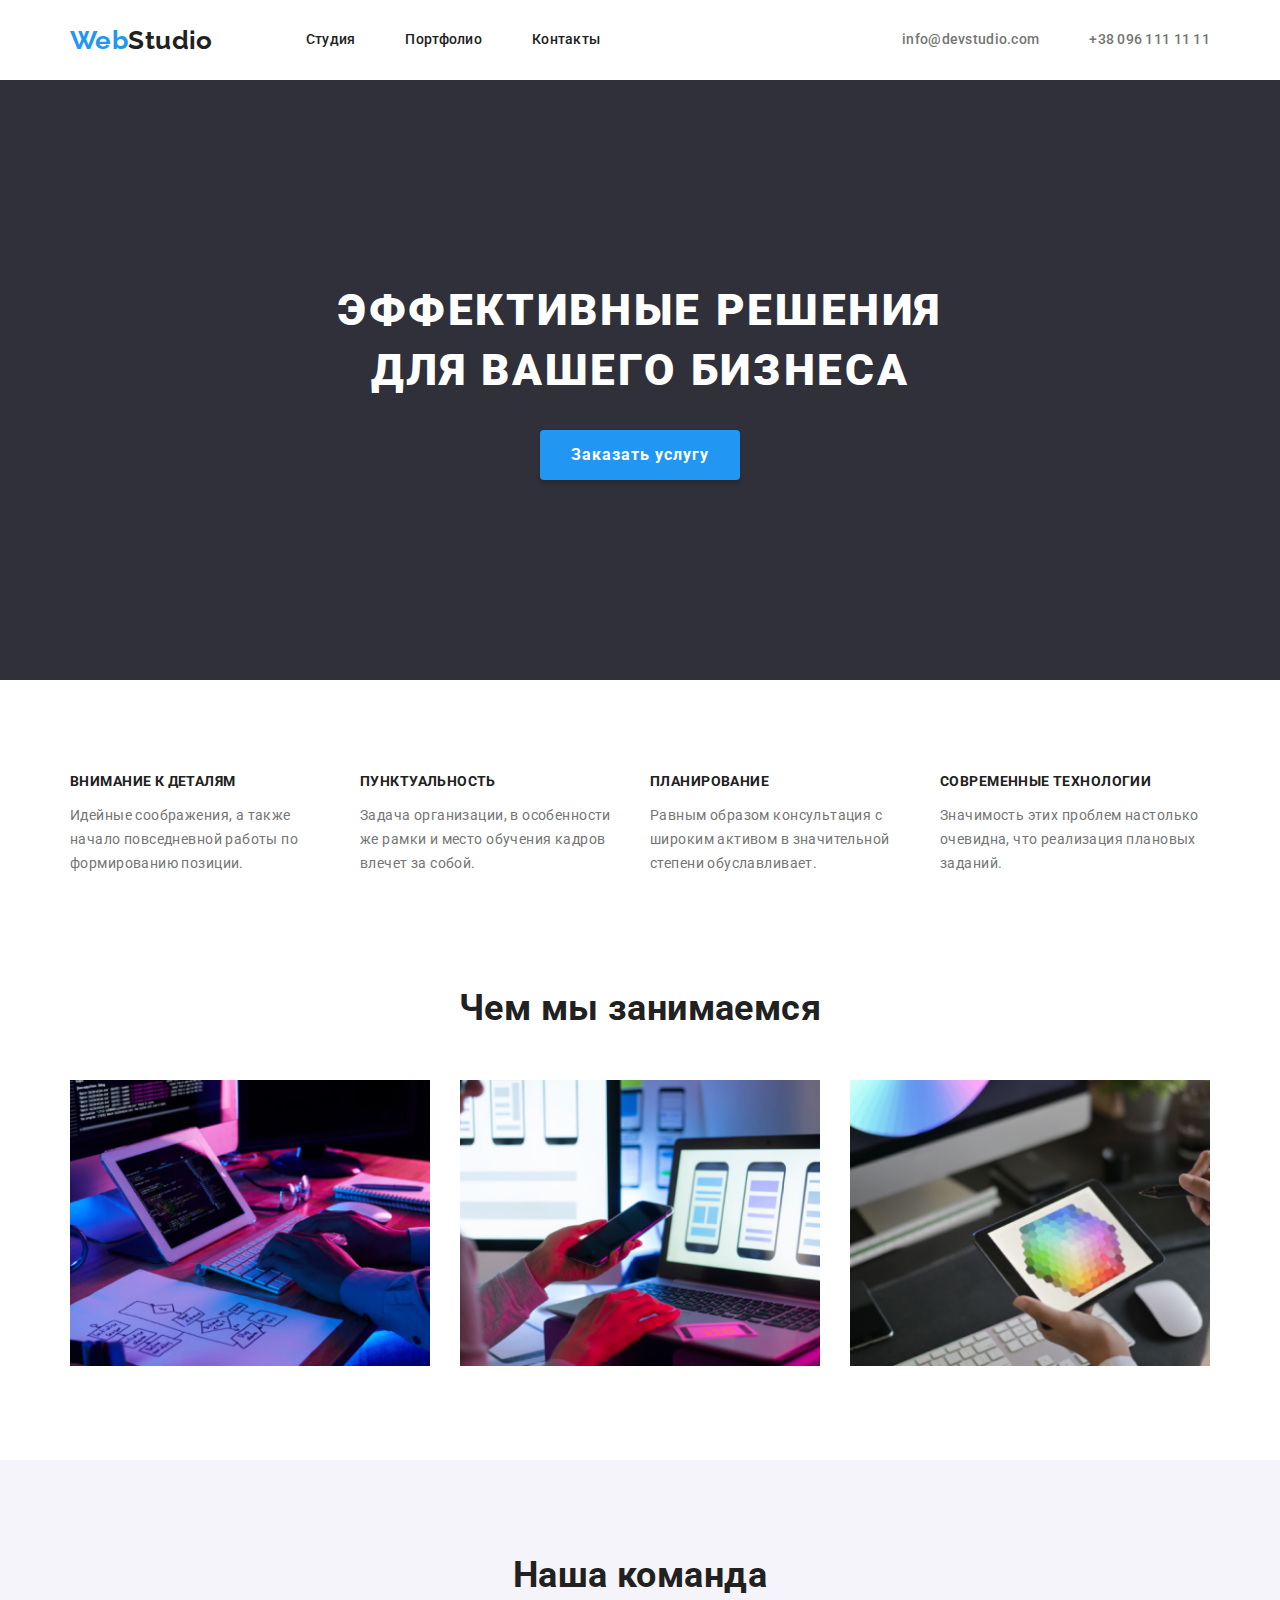
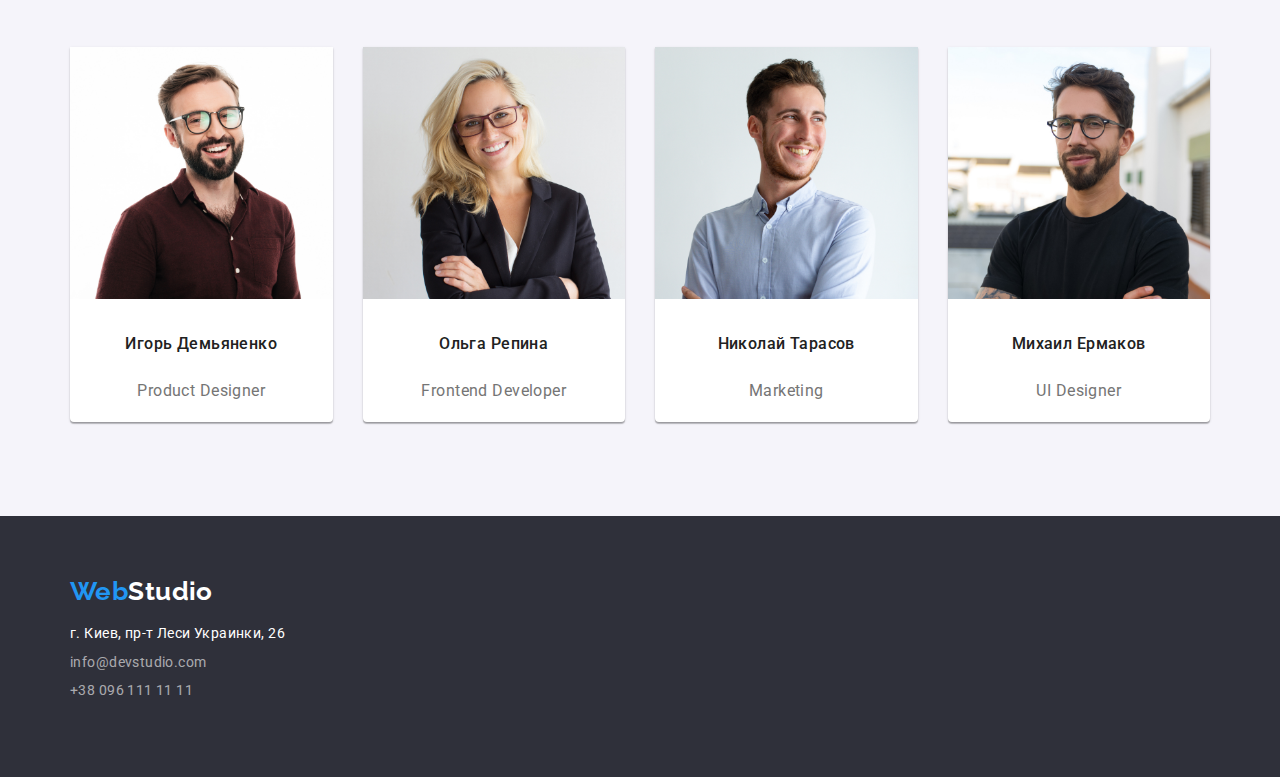
==== index.html @ 27a54e5c "init nte structure" ====
<!DOCTYPE html>
<html lang="ru">

<head>
    <meta charset="UTF-8" />
    <meta name="viewport" content="width=device-width, initial-scale=1.0" />
    <title>Document</title>
    <link rel="preconnect" href="https://fonts.gstatic.com">
    <link href="https://fonts.googleapis.com/css2?family=Raleway:wght@700&family=Roboto:wght@400;500;700;900&display=swap"
        rel="stylesheet">
    <link  rel="stylesheet" href="https://cdnjs.cloudflare.com/ajax/libs/modern-normalize/1.0.0/modern-normalize.min.css">
    <link rel="stylesheet" href="./css/style.css">
    <link rel="stylesheet" href="./css/main.css">

</head>

<body>
    <!-- Шапка сайта -->
    <header>
        <div class="container">
        <div class="main-nav">
            <a href="" class="logo"><span>Web</span>Studio</a>
            <nav>
                <ul class="site-nav list">
                    <li class="item"><a href="" class="link">Студия</a></li>
                    <li class="item"><a href="./portfolio.html" class="link current">Портфолио</a></li>
                    <li class="item"><a href="" class="link">Контакты</a></li>
                </ul>
            </nav>
        
            <ul class="aut-nav">
                <li class="item"><a href="mailto:info@devstudio.com" class="link">info@devstudio.com</a></li>
                <li class="item"><a href="tel:+380961111111" class="link">+38 096 111 11 11</a></li>
            </ul>
            </div>
        </div>

        
    </header>

    <main>
        <!-- Герой -->
        <section class="hero">
           
            <div class="container-hero">
                
                    <h1 class="hero-title">Эффективные решения <br> для вашего бизнеса </h1>
                   <a href="" class="button">Заказать услугу</a>
                
            </div>
            

        </section>

        <!-- Преимущества -->
        <section class="features">
            <div class="container"> 
                
                    <ul class="features list">
                        <li>
                            <h3 class="features-title">Внимание к деталям</h3>
                            <p class="item-text">
                                Идейные соображения, а также начало повседневной работы по формированию позиции.
                            </p>
                        </li>
                        <li>
                            <h3 class="features-title">Пунктуальность</h3>
                            <p class="item-text">Задача организации, в особенности же рамки и место обучения кадров влечет за собой.</p>
                        </li>
                        <li>
                            <h3 class="features-title">Планирование</h3>
                            <p class="item-text">Равным образом консультация с широким активом в значительной степени обуславливает.</p>
                        </li>
                        <li>
                            <h3 class="features-title">Современные технологии</h3>
                            <p class="item-text">Значимость этих проблем настолько очевидна, что реализация плановых заданий.</p>
                        </li>
                    </ul>
                
            </div>
        </section>

        <!-- Чем мы занимаемся -->
        <section class="work">

            
            <div class="container">

                <h2 class="work-title">Чем мы занимаемся</h2>

                <ul class="work list">
                    <li class = "flex-element">
                        <img src="./images/img1.png" alt="Руки на клавиатуре" width="370" />
                    <li class = "flex-element">
                        <img src="./images/img2.png" alt="Ноутбук" width="370" />
                    </li>
                    <li class = "flex-element">
                        <img src="./images/img3.png" alt="Планшет" width="370" />
                    </li>

                </ul>
            </div>
        </section>

        <!-- Наша команда -->
        <section class="team">

            <div class="container">
                <h2 class="team-title">Наша команда</h2>
                <ul class="team list">
                    <li class = "team-element">
                        <img src="./images/Dem.jpg" alt="Фото" width="270" />
                        <h3 class="team-name">Игорь Демьяненко</h3>
                        <p class="text">Product Designer</p>
                    </li>

                    <li class = "team-element">
                        <img src="./images/Rep.jpg" alt="Фото" width="270" />
                        <h3 class="team-name">Ольга Репина</h3>
                        <p class="text">Frontend Developer</p>
                    </li>
                    <li class = "team-element">
                        <img src="./images/Tar.jpg" alt="Фото" width="270" />
                        <h3 class="team-name">Николай Тарасов</h3>
                        <p class="text">Marketing</p>
                    </li>
                    <li class = "team-element">
                        <img src="./images/Erm.jpg" alt="Фото" width="270" />
                        <h3 class="team-name">Михаил Ермаков</h3>
                        <p class="text">UI Designer</p>
                    </li>

                </ul>
            </div>
        </section>
    </main>

    <!-- Футер -->
    <footer>
        <div class="footer">
            <div class="container">
                
                <address class="adress">
                        <a href="" class="logo"><span>Web</span>Studio</a>
                    <div class="adress-list">

                        <ul class="footer-list">

                            <li><span class="adress-link">г. Киев, пр-т Леси Украинки, 26</span> </li>
                            <li><a href="mailto:info@devstudio.com" class="link">info@devstudio.com </a></li>
                            <li><a href="tel:+380961111111" class="link">+38 096 111 11 11</a></li>
                         
                        </ul>  
                    </div>    


                </address>
            </div>
        </div>

    </footer>
</body>

</html>
---- css/style.css ----
/* Основной цвет текста  #212121 
   Studio   #FFFFFF;
второстепенный цвет - #757575;
  адрес background: #FFFFFF;
 ссылки -  #2196F3;  
  цвет фона  "Наша команда" #F5F4FA;
  */
img {
  display: block;
  max-width: 100%;
  height: auto;
}

:root {
  --primary-text-color: #757575;
  --title-text-color: #212121;
  --accent-color: #2196f3;
  --primary-white-color: #ffffff;
  --primary-bg-color: #2f303a;
}

h1,
h2,
h3 {
  margin: 0px;
}

body {
  background-color: var(--primary-white-color);
  color: var(--primary-text-color);
  font-family: "Roboto", sans-serif;
  font-style: normal;
  font-weight: normal;
  font-size: 14px;
  line-height: 1.71;
  letter-spacing: 0.03em;
}

ul.list {
  padding: 0px;
  margin: 0px;
  list-style: none;
}

.container {
  margin-left: auto;
  margin-right: auto;
  width: 1170px;
  padding-bottom: 0px;
  padding-left: 15px;
  padding-right: 15px;
}

/*logo*/
span {
  color: var(--accent-color);
}
.logo {
  margin-right: 93px;

  color: var(--title-text-color);
  font-family: Raleway, sans-serif;
  font-weight: bold;
  font-size: 26px;
  line-height: 1.19;
  text-decoration: none;
}
.logo:hover,
.logo:focus {
  color: var(--accent-color);
}

.link:hover,
.link:focus {
  color: var(--title-text-color);
}

/* Site nav */
.main-nav {
  display: flex;
  align-items: center;
}

.site-nav {
  display: flex;
}

.site-nav .item:not(:last-child) {
  margin-right: 50px;
}

.site-nav .link {
  display: block;
  padding-bottom: 32px;
  padding-top: 32px;
  color: var(--title-text-color);
  font-style: normal;
  font-weight: 500;
  font-size: 14px;
  line-height: 1.14;
  letter-spacing: 0.02em;
  text-decoration: none;
}
.site-nav .link:hover,
.site-nav .link:focus {
  color: var(--accent-color);
}

.site-nav .link current {
  color: var(--accent-color);
}

/*aut-nav*/

.aut-nav {
  display: flex;
  margin-left: auto;
}

.aut-nav .item:not(:last-child) {
  margin-right: 50px;
}

.aut-nav .link {
  color: var(--primary-text-color);
  font-weight: 500;
  font-size: 14px;
  line-height: 1.14;
  letter-spacing: 0.02em;
  text-decoration: none;
}
.aut-nav .link:hover,
.aut-nav .link:focus {
  color: var(--accent-color);
}

/*Футер*/
.footer {
  background-color: var(--primary-bg-color);
  padding-top: 60px;
  padding-bottom: 60px;
}

.adress {
  background-color: var(--primary-bg-color);
  color: var(--primary-white-color);
  font-family: Roboto;
  font-style: normal;
  font-weight: normal;
  font-size: 14px;
  line-height: 1.71;
}

.adress .logo {
  color: var(--primary-white-color);
}

.adress .logo:hover,
.adress .logo:focus {
  color: var(--accent-color);
}

.adress .link {
  color: rgba(255, 255, 255, 0.6);
  text-decoration: none;
  padding-bottom: 9px;
}

.adress .link:hover,
.adress .link:focus {
  color: var(--accent-color);
}

.adress-link {
  color: var(--primary-white-color);
  font-size: 14px;
  line-height: 1.71;
  text-decoration: none;
}

.footer-list {
  padding: 0px;
  list-style: none;
  height: 81px;
  display: flex;
  flex-direction: column;
  justify-content: space-between;
}
---- css/main.css ----
/*  hero*/
ul {
  list-style: none;
}

.hero {
  background: var(--primary-bg-color);
  display: flex;
  justify-content: center;
  text-align: center;
  padding-top: 200px;
  padding-bottom: 200px;

  height: 600px;
}

.container-hero {
  display: flex;
  flex-direction: column;
  align-items: center;
}

.hero-title {
  font-weight: 900;
  font-size: 44px;
  line-height: 60px;
  letter-spacing: 0.06em;
  text-transform: uppercase;
  color: var(--primary-white-color);
  margin: 0;
}

/*  button*/

.button {
  background-color: var(--accent-color);
  color: var(--primary-white-color);
  text-decoration: none;

  width: 200px;
  height: 50px;
  box-shadow: 0px 4px 4px rgba(0, 0, 0, 0.15);
  border-radius: 4px;
  font-weight: 700;
  font-size: 16px;
  line-height: 30px;
  letter-spacing: 0.06em;
  display: flex;
  justify-content: center;
  align-items: center;
  margin-top: 30px;
  margin-left: auto;
  margin-right: auto;
}

/*  section*/
.section-title {
  color: var(--title-text-color);
  margin-top: 0;
}

/*features */
.features {
  padding-top: 94px;
  padding-bottom: 94px;
}

.features .list {
  display: flex;
  justify-content: space-between;
}

.features-title {
  color: var(--title-text-color);
  font-weight: 700;
  font-size: 14px;
  line-height: 1.14;
  text-transform: uppercase;
  margin-bottom: 10px;
}

.item-text {
  width: 270px;
  height: 75px;

  font-size: 14px;
  line-height: 1.71;

  letter-spacing: 0.03em;

  color: var(--primary-text-color);
}

/*  work*/
.work {
  padding-bottom: 94px;
  display: flex;
}

.work-title {
  color: var(--title-text-color);
  font-weight: bold;
  font-size: 36px;
  line-height: 1.19;
  text-align: center;
  margin-bottom: 50px;
}
.flex-element {
  margin-right: 30px;
}

.flex-element:nth-child(3n) {
  margin-right: 0;
}

/*  team*/

/*  team*/
.team {
  padding-bottom: 94px;
  padding-top: 94px;
  display: flex;
  background: #f5f4fa;
}

.team-title {
  color: var(--title-text-color);
  font-weight: bold;
  font-size: 36px;
  line-height: 1.19;
  text-align: center;
  margin-bottom: 50px;
}
.team-name {
  color: var(--title-text-color);
  font-weight: 500;
  font-size: 16px;
  line-height: 1.9;
  text-align: center;
  margin-top: 30px;
  margin-bottom: 10px;
}
.text {
  font-weight: normal;
  font-size: 16px;
  line-height: 1.9;
  text-align: center;
}

.team-element {
  margin-right: 30px;

  background: #ffffff;
  border-radius: 0px 0px 4px 4px;
  box-shadow: 0px 1px 3px rgba(0, 0, 0, 0.12), 0px 1px 1px rgba(0, 0, 0, 0.14),
    0px 2px 1px rgba(0, 0, 0, 0.2);
}

.team-element:nth-child(4n) {
  margin-right: 0;
}
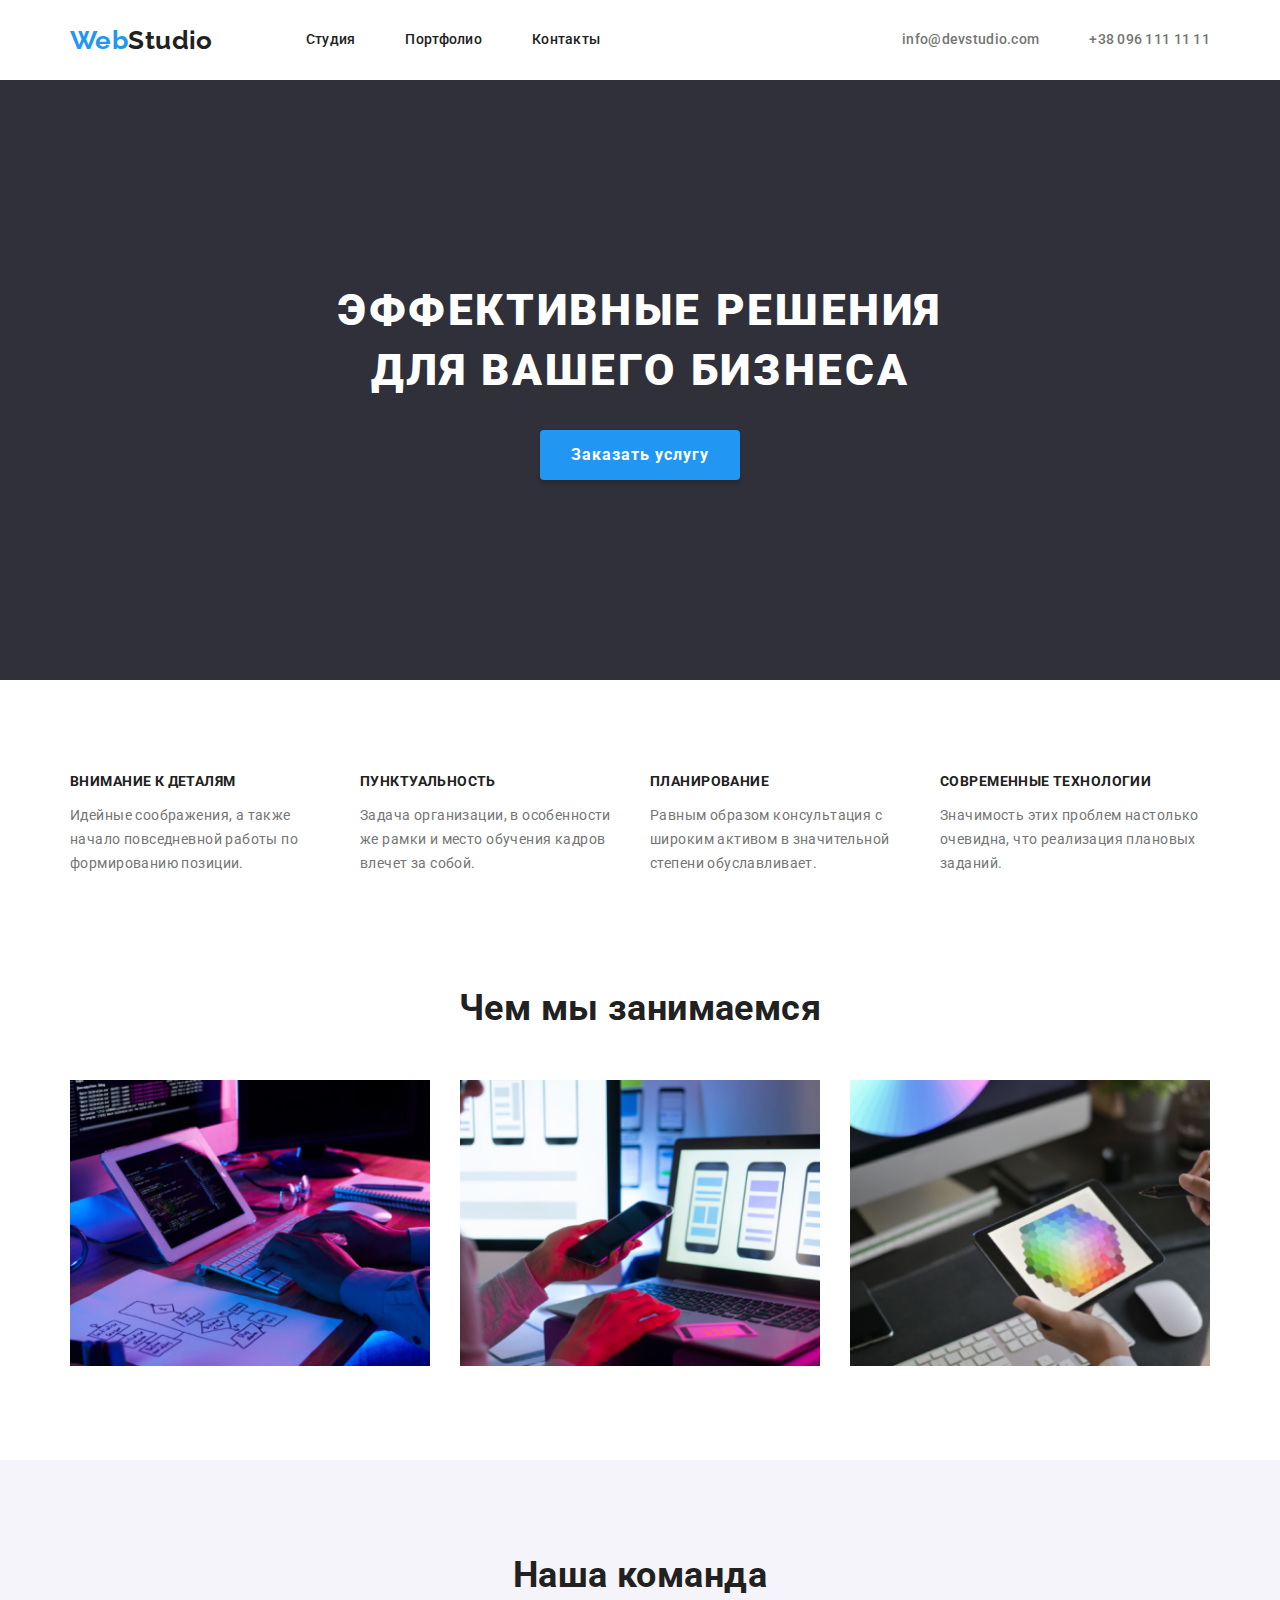
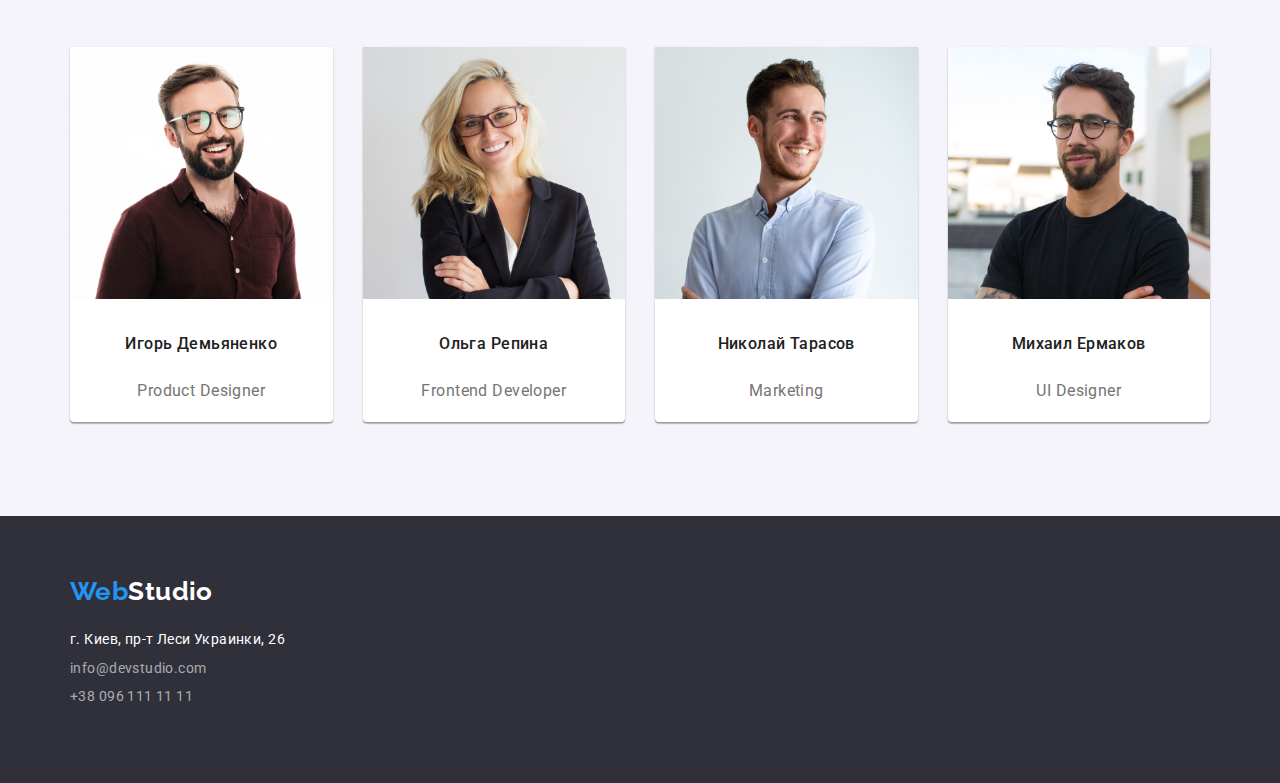
==== commit 26854da7: "сделан отступ в футере от лого на стр. Портфолио" ====
--- a/index.html
+++ b/index.html
@@ -1,164 +1,181 @@
 <!DOCTYPE html>
 <html lang="ru">
-
-<head>
+  <head>
     <meta charset="UTF-8" />
     <meta name="viewport" content="width=device-width, initial-scale=1.0" />
     <title>Document</title>
-    <link rel="preconnect" href="https://fonts.gstatic.com">
-    <link href="https://fonts.googleapis.com/css2?family=Raleway:wght@700&family=Roboto:wght@400;500;700;900&display=swap"
-        rel="stylesheet">
-    <link  rel="stylesheet" href="https://cdnjs.cloudflare.com/ajax/libs/modern-normalize/1.0.0/modern-normalize.min.css">
-    <link rel="stylesheet" href="./css/style.css">
-    <link rel="stylesheet" href="./css/main.css">
+    <link rel="preconnect" href="https://fonts.gstatic.com" />
+    <link
+      href="https://fonts.googleapis.com/css2?family=Raleway:wght@700&family=Roboto:wght@400;500;700;900&display=swap"
+      rel="stylesheet"
+    />
+    <link
+      rel="stylesheet"
+      href="https://cdnjs.cloudflare.com/ajax/libs/modern-normalize/1.0.0/modern-normalize.min.css"
+    />
+    <link rel="stylesheet" href="./css/style.css" />
+    <link rel="stylesheet" href="./css/main.css" />
+  </head>
 
-</head>
-
-<body>
+  <body>
     <!-- Шапка сайта -->
     <header>
-        <div class="container">
+      <div class="container">
         <div class="main-nav">
-            <a href="" class="logo"><span>Web</span>Studio</a>
-            <nav>
-                <ul class="site-nav list">
-                    <li class="item"><a href="" class="link">Студия</a></li>
-                    <li class="item"><a href="./portfolio.html" class="link current">Портфолио</a></li>
-                    <li class="item"><a href="" class="link">Контакты</a></li>
-                </ul>
-            </nav>
-        
-            <ul class="aut-nav">
-                <li class="item"><a href="mailto:info@devstudio.com" class="link">info@devstudio.com</a></li>
-                <li class="item"><a href="tel:+380961111111" class="link">+38 096 111 11 11</a></li>
+          <a href="" class="logo"><span>Web</span>Studio</a>
+          <nav>
+            <ul class="site-nav list">
+              <li class="item"><a href="" class="link">Студия</a></li>
+              <li class="item">
+                <a href="./portfolio.html" class="link current">Портфолио</a>
+              </li>
+              <li class="item"><a href="" class="link">Контакты</a></li>
             </ul>
-            </div>
+          </nav>
+
+          <ul class="aut-nav">
+            <li class="item">
+              <a href="mailto:info@devstudio.com" class="link"
+                >info@devstudio.com</a
+              >
+            </li>
+            <li class="item">
+              <a href="tel:+380961111111" class="link">+38 096 111 11 11</a>
+            </li>
+          </ul>
         </div>
-
-        
+      </div>
     </header>
 
     <main>
-        <!-- Герой -->
-        <section class="hero">
-           
-            <div class="container-hero">
-                
-                    <h1 class="hero-title">Эффективные решения <br> для вашего бизнеса </h1>
-                   <a href="" class="button">Заказать услугу</a>
-                
-            </div>
-            
+      <!-- Герой -->
+      <section class="hero">
+        <div class="container-hero">
+          <h1 class="hero-title">
+            Эффективные решения <br />
+            для вашего бизнеса
+          </h1>
+          <a href="" class="button">Заказать услугу</a>
+        </div>
+      </section>
 
-        </section>
+      <!-- Преимущества -->
+      <section class="features">
+        <div class="container">
+          <ul class="features list">
+            <li>
+              <h3 class="features-title">Внимание к деталям</h3>
+              <p class="item-text">
+                Идейные соображения, а также начало повседневной работы по
+                формированию позиции.
+              </p>
+            </li>
+            <li>
+              <h3 class="features-title">Пунктуальность</h3>
+              <p class="item-text">
+                Задача организации, в особенности же рамки и место обучения
+                кадров влечет за собой.
+              </p>
+            </li>
+            <li>
+              <h3 class="features-title">Планирование</h3>
+              <p class="item-text">
+                Равным образом консультация с широким активом в значительной
+                степени обуславливает.
+              </p>
+            </li>
+            <li>
+              <h3 class="features-title">Современные технологии</h3>
+              <p class="item-text">
+                Значимость этих проблем настолько очевидна, что реализация
+                плановых заданий.
+              </p>
+            </li>
+          </ul>
+        </div>
+      </section>
 
-        <!-- Преимущества -->
-        <section class="features">
-            <div class="container"> 
-                
-                    <ul class="features list">
-                        <li>
-                            <h3 class="features-title">Внимание к деталям</h3>
-                            <p class="item-text">
-                                Идейные соображения, а также начало повседневной работы по формированию позиции.
-                            </p>
-                        </li>
-                        <li>
-                            <h3 class="features-title">Пунктуальность</h3>
-                            <p class="item-text">Задача организации, в особенности же рамки и место обучения кадров влечет за собой.</p>
-                        </li>
-                        <li>
-                            <h3 class="features-title">Планирование</h3>
-                            <p class="item-text">Равным образом консультация с широким активом в значительной степени обуславливает.</p>
-                        </li>
-                        <li>
-                            <h3 class="features-title">Современные технологии</h3>
-                            <p class="item-text">Значимость этих проблем настолько очевидна, что реализация плановых заданий.</p>
-                        </li>
-                    </ul>
-                
-            </div>
-        </section>
+      <!-- Чем мы занимаемся -->
+      <section class="work">
+        <div class="container">
+          <h2 class="work-title">Чем мы занимаемся</h2>
 
-        <!-- Чем мы занимаемся -->
-        <section class="work">
+          <ul class="work list">
+            <li class="flex-element">
+              <img
+                src="./images/img1.png"
+                alt="Руки на клавиатуре"
+                width="370"
+              />
+            </li>
 
-            
-            <div class="container">
+            <li class="flex-element">
+              <img src="./images/img2.png" alt="Ноутбук" width="370" />
+            </li>
+            <li class="flex-element">
+              <img src="./images/img3.png" alt="Планшет" width="370" />
+            </li>
+          </ul>
+        </div>
+      </section>
 
-                <h2 class="work-title">Чем мы занимаемся</h2>
+      <!-- Наша команда -->
+      <section class="team">
+        <div class="container">
+          <h2 class="team-title">Наша команда</h2>
+          <ul class="team list">
+            <li class="team-element">
+              <img src="./images/Dem.jpg" alt="Фото" width="270" />
+              <h3 class="team-name">Игорь Демьяненко</h3>
+              <p class="text">Product Designer</p>
+            </li>
 
-                <ul class="work list">
-                    <li class = "flex-element">
-                        <img src="./images/img1.png" alt="Руки на клавиатуре" width="370" />
-                    <li class = "flex-element">
-                        <img src="./images/img2.png" alt="Ноутбук" width="370" />
-                    </li>
-                    <li class = "flex-element">
-                        <img src="./images/img3.png" alt="Планшет" width="370" />
-                    </li>
-
-                </ul>
-            </div>
-        </section>
-
-        <!-- Наша команда -->
-        <section class="team">
-
-            <div class="container">
-                <h2 class="team-title">Наша команда</h2>
-                <ul class="team list">
-                    <li class = "team-element">
-                        <img src="./images/Dem.jpg" alt="Фото" width="270" />
-                        <h3 class="team-name">Игорь Демьяненко</h3>
-                        <p class="text">Product Designer</p>
-                    </li>
-
-                    <li class = "team-element">
-                        <img src="./images/Rep.jpg" alt="Фото" width="270" />
-                        <h3 class="team-name">Ольга Репина</h3>
-                        <p class="text">Frontend Developer</p>
-                    </li>
-                    <li class = "team-element">
-                        <img src="./images/Tar.jpg" alt="Фото" width="270" />
-                        <h3 class="team-name">Николай Тарасов</h3>
-                        <p class="text">Marketing</p>
-                    </li>
-                    <li class = "team-element">
-                        <img src="./images/Erm.jpg" alt="Фото" width="270" />
-                        <h3 class="team-name">Михаил Ермаков</h3>
-                        <p class="text">UI Designer</p>
-                    </li>
-
-                </ul>
-            </div>
-        </section>
+            <li class="team-element">
+              <img src="./images/Rep.jpg" alt="Фото" width="270" />
+              <h3 class="team-name">Ольга Репина</h3>
+              <p class="text">Frontend Developer</p>
+            </li>
+            <li class="team-element">
+              <img src="./images/Tar.jpg" alt="Фото" width="270" />
+              <h3 class="team-name">Николай Тарасов</h3>
+              <p class="text">Marketing</p>
+            </li>
+            <li class="team-element">
+              <img src="./images/Erm.jpg" alt="Фото" width="270" />
+              <h3 class="team-name">Михаил Ермаков</h3>
+              <p class="text">UI Designer</p>
+            </li>
+          </ul>
+        </div>
+      </section>
     </main>
 
     <!-- Футер -->
     <footer>
-        <div class="footer">
-            <div class="container">
-                
-                <address class="adress">
-                        <a href="" class="logo"><span>Web</span>Studio</a>
-                    <div class="adress-list">
-
-                        <ul class="footer-list">
-
-                            <li><span class="adress-link">г. Киев, пр-т Леси Украинки, 26</span> </li>
-                            <li><a href="mailto:info@devstudio.com" class="link">info@devstudio.com </a></li>
-                            <li><a href="tel:+380961111111" class="link">+38 096 111 11 11</a></li>
-                         
-                        </ul>  
-                    </div>    
-
-
-                </address>
+      <div class="footer">
+        <div class="container">
+          <address class="adress">
+            <a href="" class="logo"><span>Web</span>Studio</a>
+            <div class="adress-list">
+              <ul class="footer-list">
+                <li>
+                  <span class="adress-link"
+                    >г. Киев, пр-т Леси Украинки, 26</span
+                  >
+                </li>
+                <li>
+                  <a href="mailto:info@devstudio.com" class="link"
+                    >info@devstudio.com
+                  </a>
+                </li>
+                <li>
+                  <a href="tel:+380961111111" class="link">+38 096 111 11 11</a>
+                </li>
+              </ul>
             </div>
+          </address>
         </div>
-
+      </div>
     </footer>
-</body>
-
-</html>+  </body>
+</html>
--- a/css/style.css
+++ b/css/style.css
@@ -41,7 +41,6 @@
   margin: 0px;
   list-style: none;
 }
-
 .container {
   margin-left: auto;
   margin-right: auto;
@@ -177,6 +176,9 @@
   line-height: 1.71;
   text-decoration: none;
 }
+.adress-list {
+  margin-top: 20px;
+}
 
 .footer-list {
   padding: 0px;
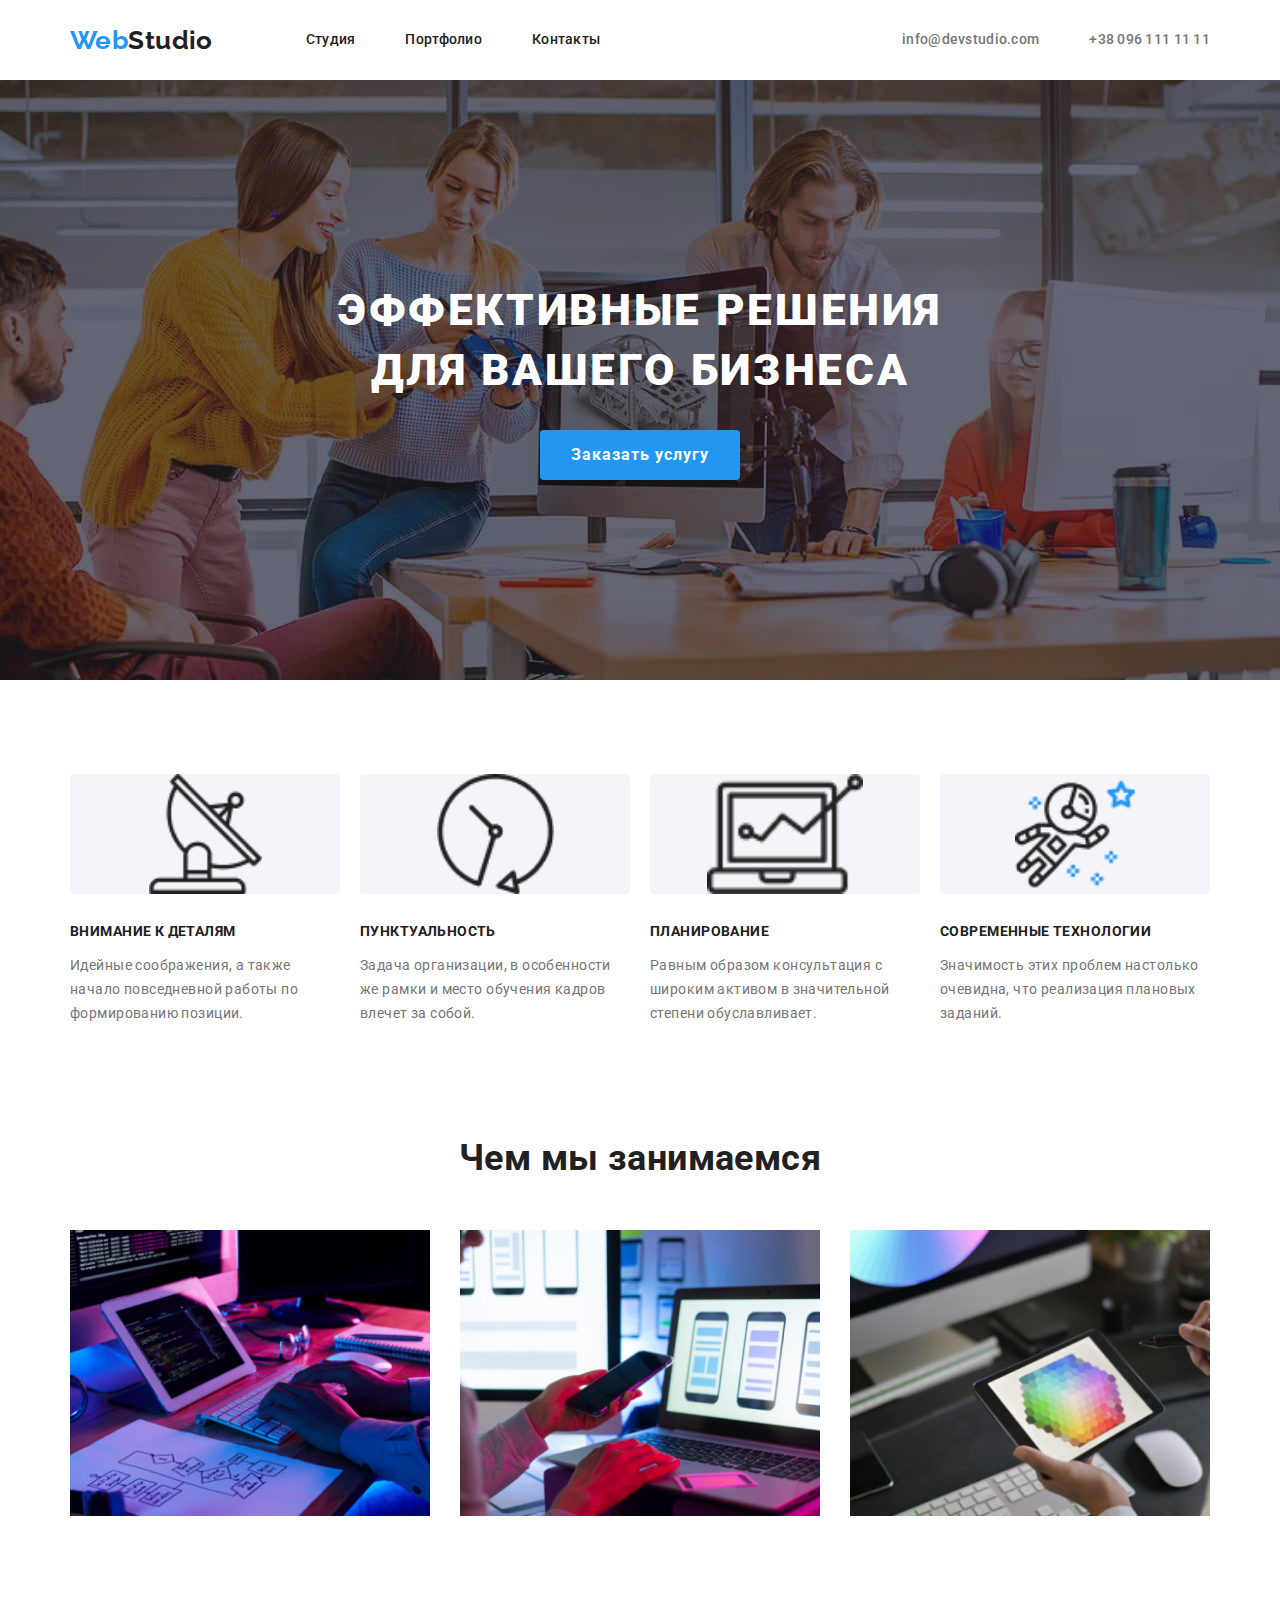
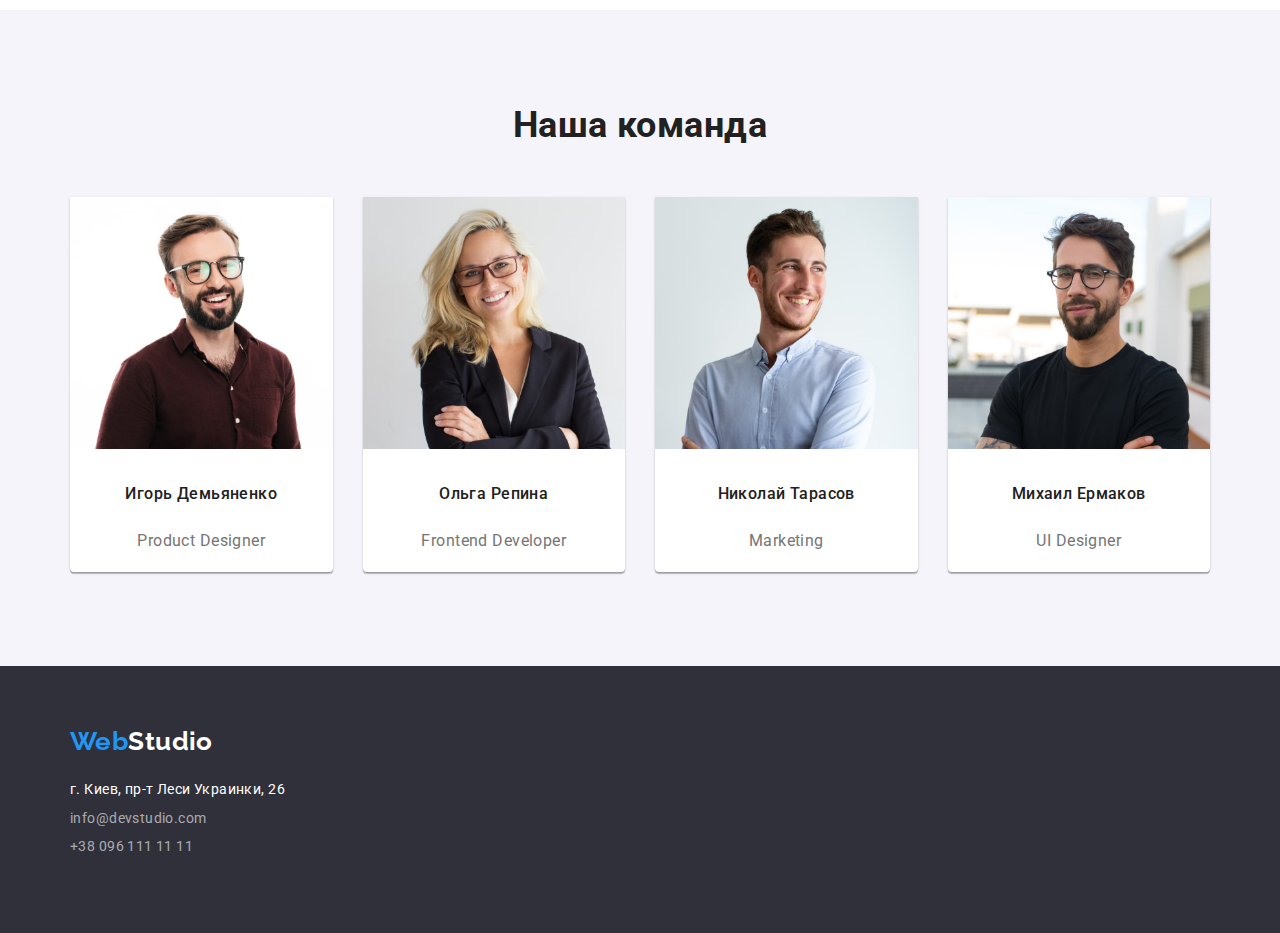
==== commit a23838af: "добавила иконки в item" ====
--- a/index.html
+++ b/index.html
@@ -63,28 +63,28 @@
       <section class="features">
         <div class="container">
           <ul class="features list">
-            <li>
+            <li class="list-item icon-vector">
               <h3 class="features-title">Внимание к деталям</h3>
               <p class="item-text">
                 Идейные соображения, а также начало повседневной работы по
                 формированию позиции.
               </p>
             </li>
-            <li>
+            <li class="list-item icon-clock">
               <h3 class="features-title">Пунктуальность</h3>
               <p class="item-text">
                 Задача организации, в особенности же рамки и место обучения
                 кадров влечет за собой.
               </p>
             </li>
-            <li>
+            <li class="list-item icon-nout">
               <h3 class="features-title">Планирование</h3>
               <p class="item-text">
                 Равным образом консультация с широким активом в значительной
                 степени обуславливает.
               </p>
             </li>
-            <li>
+            <li class="list-item icon-cosmo">
               <h3 class="features-title">Современные технологии</h3>
               <p class="item-text">
                 Значимость этих проблем настолько очевидна, что реализация
--- a/css/main.css
+++ b/css/main.css
@@ -4,14 +4,27 @@
 }
 
 .hero {
-  background: var(--primary-bg-color);
   display: flex;
   justify-content: center;
   text-align: center;
   padding-top: 200px;
   padding-bottom: 200px;
-
+  background-color: var(--primary-bg-color);
+
+  max-width: 1600px;
   height: 600px;
+  margin-left: auto;
+  margin-right: auto;
+
+  background-image: linear-gradient(
+      to right,
+      rgba(47, 48, 58, 0.4),
+      rgba(47, 48, 58, 0.4)
+    ),
+    url(../images/fon.jpg);
+  background-repeat: no-repeat;
+  background-size: cover;
+  background-position: center;
 }
 
 .container-hero {
@@ -91,6 +104,38 @@
   color: var(--primary-text-color);
 }
 
+.list-item {
+}
+
+.list-item::before {
+  content: "";
+  display: block;
+
+  height: 120px;
+  background: #f5f4fa;
+  border-radius: 4px;
+  margin-bottom: 30px;
+
+  background-size: contain;
+  background-repeat: no-repeat;
+  background-position: center;
+}
+
+.icon-vector::before {
+  background-image: url(../images/item/Vector.png);
+}
+
+.icon-clock::before {
+  background-image: url(../images/item/Clock.png);
+}
+.icon-nout::before {
+  background-image: url(../images/item/Nout.png);
+}
+
+.icon-cosmo::before {
+  background-image: url(../images/item/Cosmo.png);
+}
+
 /*  work*/
 .work {
   padding-bottom: 94px;
@@ -159,3 +204,14 @@
 .team-element:nth-child(4n) {
   margin-right: 0;
 }
+
+/*Ovarlay*/
+.ovarlay {
+  max-width: 1600px;
+  height: 600px;
+  margin-left: auto;
+  margin-right: auto;
+  outline: 1px solid black;
+
+  background-image: url(../images/fon.jpg);
+}
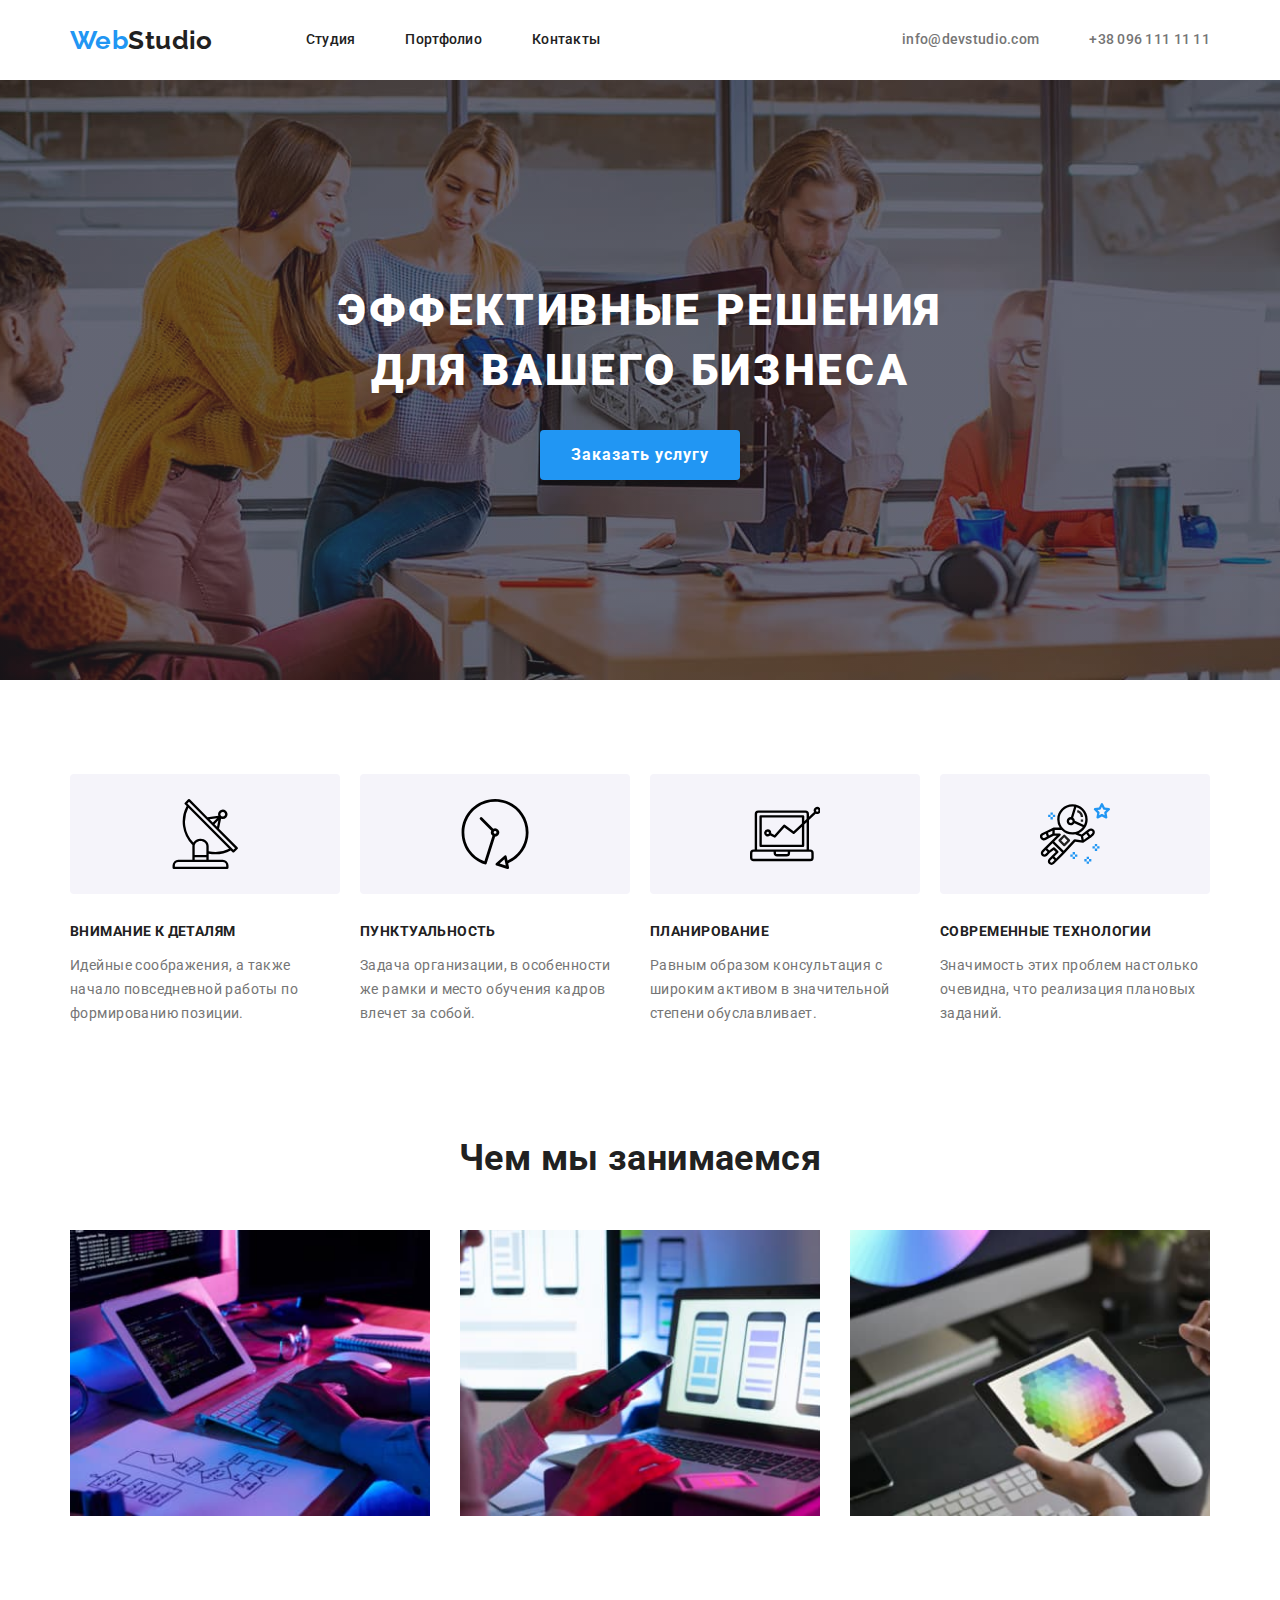
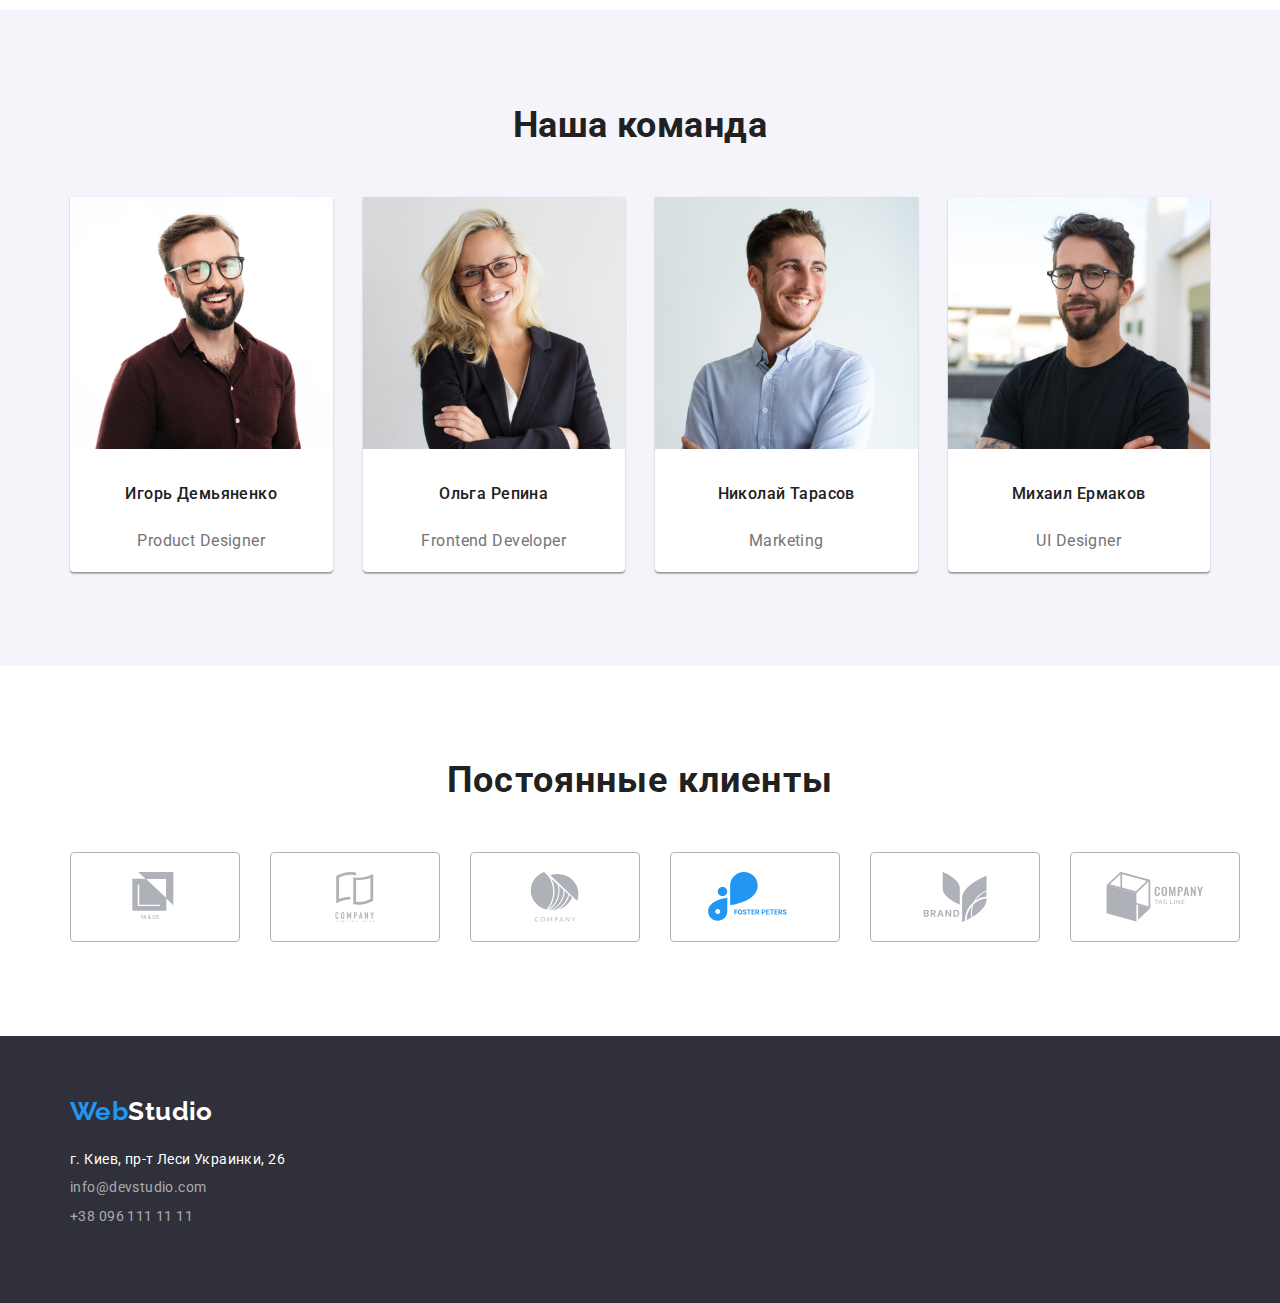
==== commit af169cad: "=" ====
--- a/index.html
+++ b/index.html
@@ -63,28 +63,48 @@
       <section class="features">
         <div class="container">
           <ul class="features list">
-            <li class="list-item icon-vector">
+            <li>
+              <div class="features-item">
+                <svg class="features-icon">
+                <use href="./images/sprite.svg#icon-antena">
+                </use>
+            </div>
               <h3 class="features-title">Внимание к деталям</h3>
               <p class="item-text">
                 Идейные соображения, а также начало повседневной работы по
                 формированию позиции.
               </p>
             </li>
-            <li class="list-item icon-clock">
+            <li>
+             <div class="features-item">
+                <svg class="features-icon">
+                <use href="./images/sprite.svg#icon-Clock">
+                </use>
+            </div>
               <h3 class="features-title">Пунктуальность</h3>
               <p class="item-text">
                 Задача организации, в особенности же рамки и место обучения
                 кадров влечет за собой.
               </p>
             </li>
-            <li class="list-item icon-nout">
+            <li>
+             <div class="features-item">
+                <svg class="features-icon">
+                <use href="./images/sprite.svg#icon-Nout">
+                </use>
+            </div>
               <h3 class="features-title">Планирование</h3>
               <p class="item-text">
                 Равным образом консультация с широким активом в значительной
                 степени обуславливает.
               </p>
             </li>
-            <li class="list-item icon-cosmo">
+            <li>
+             <div class="features-item">
+                <svg class="features-icon">
+                <use href="./images/sprite.svg#icon-cosmo">
+                </use>
+            </div>
               <h3 class="features-title">Современные технологии</h3>
               <p class="item-text">
                 Значимость этих проблем настолько очевидна, что реализация
@@ -103,17 +123,17 @@
           <ul class="work list">
             <li class="flex-element">
               <img
-                src="./images/img1.png"
+                src="./images/img1.jpg"
                 alt="Руки на клавиатуре"
                 width="370"
               />
             </li>
 
             <li class="flex-element">
-              <img src="./images/img2.png" alt="Ноутбук" width="370" />
+              <img src="./images/img2.jpg" alt="Ноутбук" width="370" />
             </li>
             <li class="flex-element">
-              <img src="./images/img3.png" alt="Планшет" width="370" />
+              <img src="./images/img3.jpg" alt="Планшет" width="370" />
             </li>
           </ul>
         </div>
@@ -145,6 +165,60 @@
               <h3 class="team-name">Михаил Ермаков</h3>
               <p class="text">UI Designer</p>
             </li>
+          </ul>
+        </div>
+      </section>
+
+      <!--Постоянные клиенты-->
+      <section class="klient">
+        <div class="container">
+          <h2 class="klient-title">Постоянные клиенты</h2>
+
+          <ul class="kliet-list">
+            <li class="klient-element">
+
+
+            <a href=""></a>
+             <svg class="klient-icon" >
+                <use href="./images/sprite.svg#icon-logo1">
+                </use>
+            
+            </li>
+
+
+            <li class="klient-element">
+             <a href=""></a>
+             <svg class="klient-icon">
+                <use href="./images/sprite.svg#icon-logo2">
+                </use>
+            </li>
+            <li class="klient-element">
+                <a href=""></a>
+                <svg class="klient-icon">
+                <use href="./images/sprite.svg#icon-logo3">
+                </use>
+            </li>
+            <li class="klient-element">
+            <a href=""></a>
+                <svg class="klient-icon">
+                <use href="./images/sprite.svg#icon-logo4">
+                </use>
+            </li>
+
+            <li class="klient-element">
+            
+            <a href=""></a>
+                <svg class="klient-icon">
+                <use href="./images/sprite.svg#icon-logo5">
+                </use></li>
+            <li class="klient-element">
+            
+            <a href=""></a>
+                <svg class="klient-icon">
+                <use href="./images/sprite.svg#icon-logo6"
+                </use>
+                
+                </li>
           </ul>
         </div>
       </section>
--- a/css/main.css
+++ b/css/main.css
@@ -1,4 +1,5 @@
 /*  hero*/
+
 ul {
   list-style: none;
 }
@@ -103,37 +104,24 @@
 
   color: var(--primary-text-color);
 }
-
-.list-item {
-}
-
-.list-item::before {
-  content: "";
-  display: block;
-
+.features-item {
+  width: 270px;
   height: 120px;
   background: #f5f4fa;
   border-radius: 4px;
   margin-bottom: 30px;
-
-  background-size: contain;
-  background-repeat: no-repeat;
-  background-position: center;
-}
-
-.icon-vector::before {
-  background-image: url(../images/item/Vector.png);
-}
-
-.icon-clock::before {
-  background-image: url(../images/item/Clock.png);
-}
-.icon-nout::before {
-  background-image: url(../images/item/Nout.png);
-}
-
-.icon-cosmo::before {
-  background-image: url(../images/item/Cosmo.png);
+  display: flex;
+  align-items: center;
+  justify-content: center;
+}
+.features-icon {
+  display: flex;
+  width: 70px;
+  height: 70px;
+}
+.features-icon:hover,
+.features-icon:focus {
+  fill: #2196f3;
 }
 
 /*  work*/
@@ -157,8 +145,6 @@
 .flex-element:nth-child(3n) {
   margin-right: 0;
 }
-
-/*  team*/
 
 /*  team*/
 .team {
@@ -205,6 +191,79 @@
   margin-right: 0;
 }
 
+/*klient*/
+
+.klient {
+  padding-bottom: 94px;
+  padding-top: 94px;
+  display: flex;
+  align-items: center;
+  justify-content: center;
+}
+
+.klient-title {
+  font-weight: bold;
+  font-size: 36px;
+  line-height: 1.16;
+  text-align: center;
+  letter-spacing: 0.03em;
+  margin-bottom: 50px;
+  color: #212121;
+}
+.kliet-list {
+  padding: 0px;
+  margin: 0px;
+  display: flex;
+}
+
+.klient-element {
+  width: 170px;
+  height: 90px;
+  border: 1px solid #afb1b8;
+  box-sizing: border-box;
+  border-radius: 4px;
+  margin-right: 30px;
+
+  display: flex;
+  align-items: center;
+  justify-content: center;
+}
+.klient-element:nth-child(6n) {
+  margin-right: 0px;
+}
+
+.klient-icon {
+  display: flex;
+ 
+  height: 50px;
+  fill:#AFB1B8
+
+  display: flex;
+  align-items: center;
+  justify-content: center;
+}
+/*
+.icon-logo1 {
+  background-image: url(../images/klient/logo1.svg);
+}
+.icon-logo2 {
+  background-image: url(../images/klient/logo2.svg);
+}
+
+.icon-logo3 {
+  background-image: url(../images/klient/logo3.svg);
+}
+.icon-logo4 {
+  background-image: url(../images/klient/logo4.svg);
+}
+
+.icon-logo5 {
+  background-image: url(../images/klient/logo5.svg);
+}
+.icon-logo6 {
+  background-image: url(../images/klient/logo6.svg);
+}
+*/
 /*Ovarlay*/
 .ovarlay {
   max-width: 1600px;
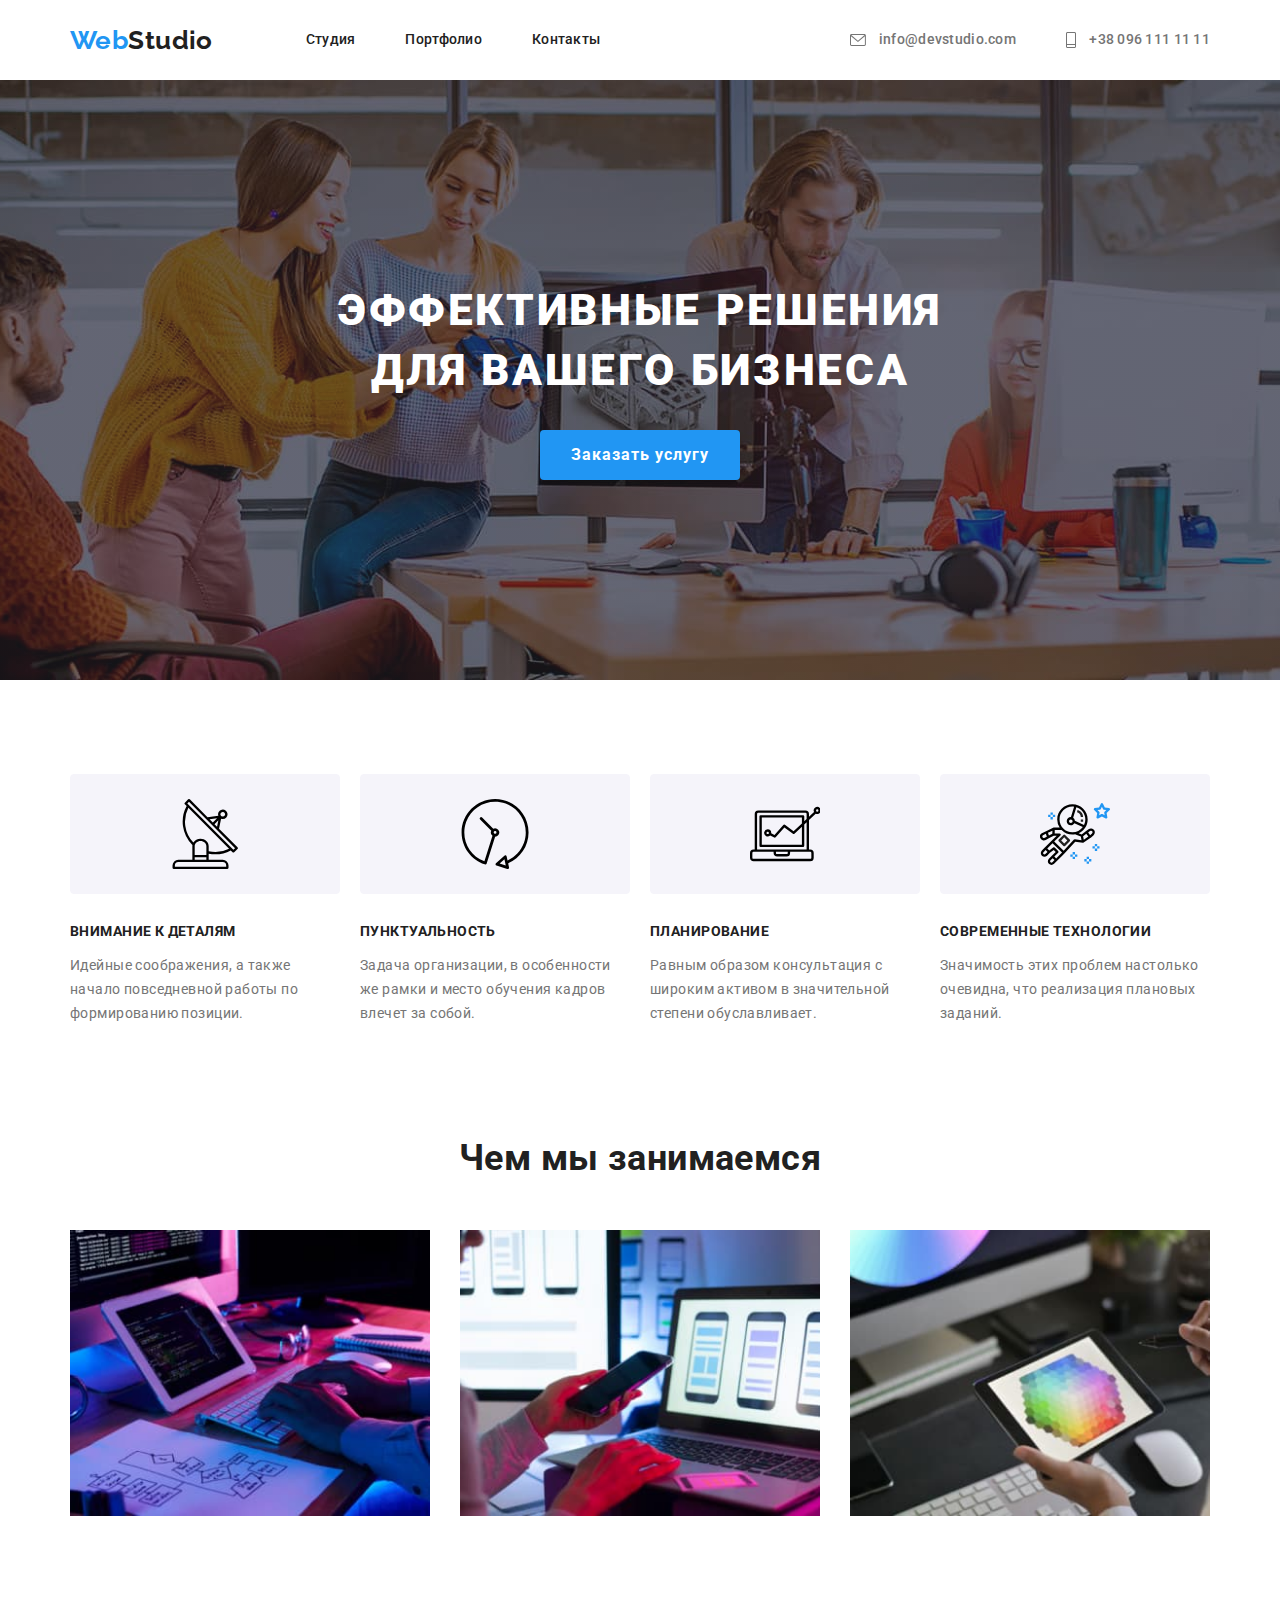
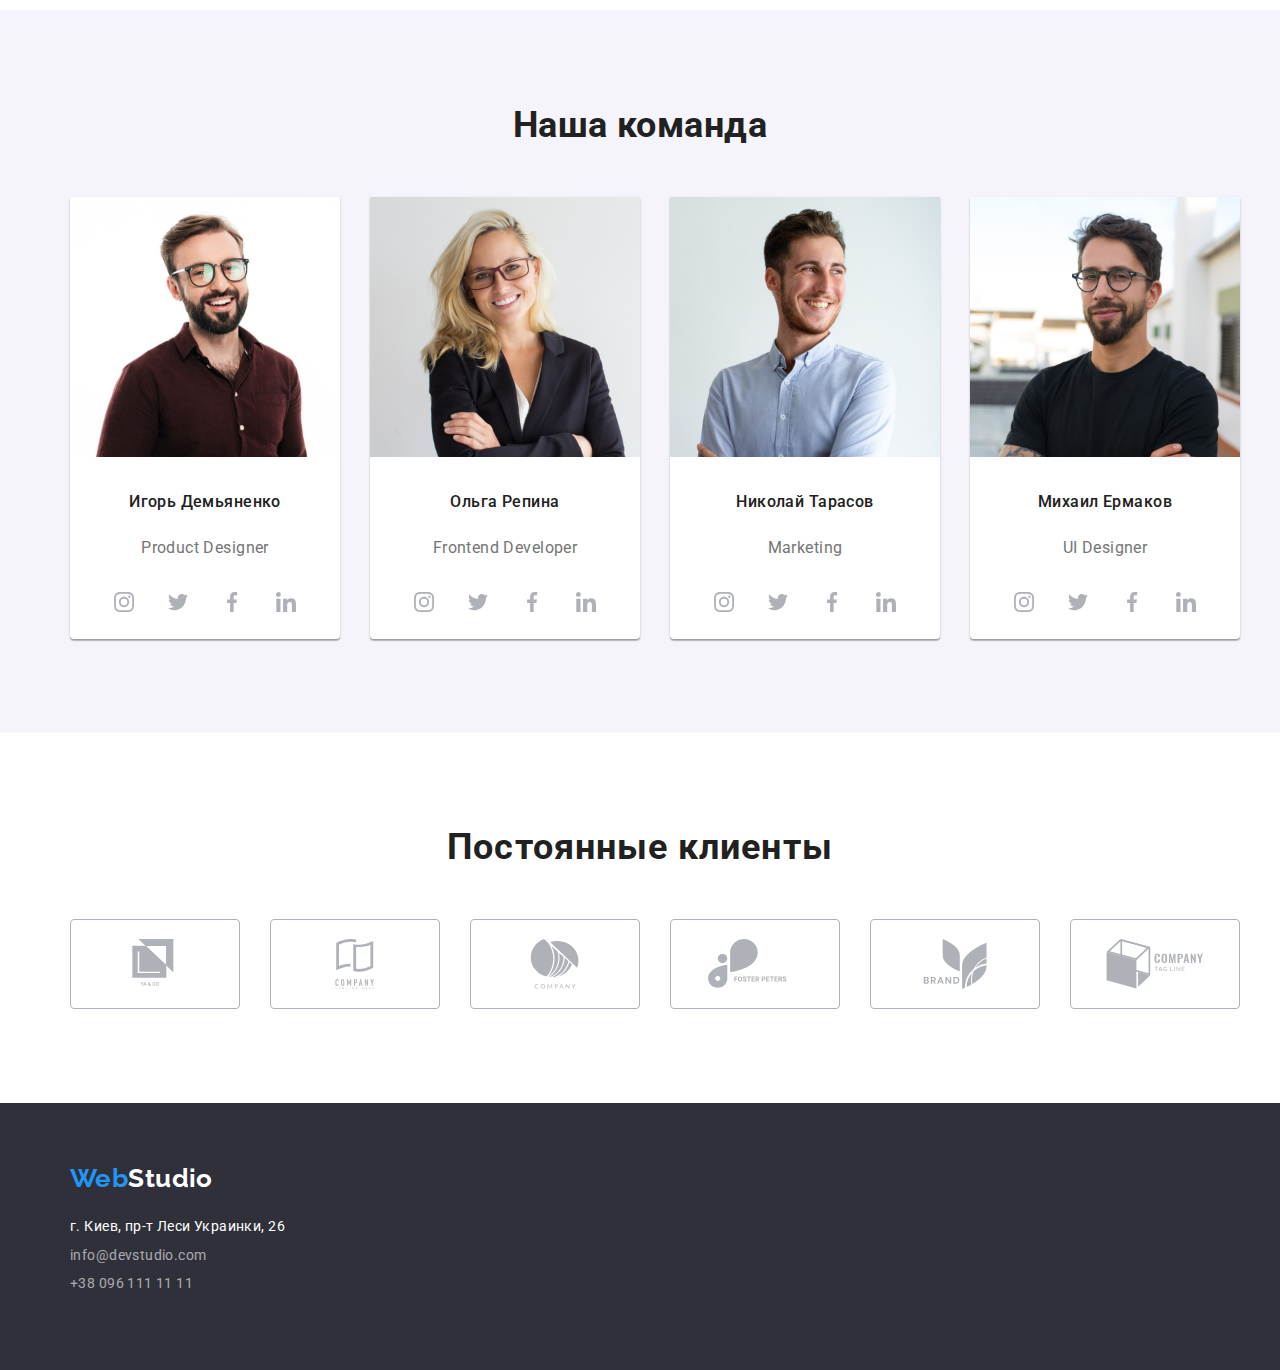
==== commit 9badccfa: "2" ====
--- a/index.html
+++ b/index.html
@@ -35,12 +35,21 @@
 
           <ul class="aut-nav">
             <li class="item">
-              <a href="mailto:info@devstudio.com" class="link"
-                >info@devstudio.com</a
-              >
+                <a href="mailto:info@devstudio.com" class="link">
+                  <svg class="link-icon aut-envelope">
+                    <use href="./images/sprite.svg#icon-envelope">
+                    </use>
+                  </svg>
+                info@devstudio.com</a>
+              
             </li>
             <li class="item">
-              <a href="tel:+380961111111" class="link">+38 096 111 11 11</a>
+              <a href="tel:+380961111111" class="link">
+                <svg class="link-icon aut-tel">
+                  <use href="./images/sprite.svg#icon-tel">
+                  </use>        
+                </svg>
+              +38 096 111 11 11</a>
             </li>
           </ul>
         </div>
@@ -68,6 +77,7 @@
                 <svg class="features-icon">
                 <use href="./images/sprite.svg#icon-antena">
                 </use>
+                </svg>
             </div>
               <h3 class="features-title">Внимание к деталям</h3>
               <p class="item-text">
@@ -80,6 +90,7 @@
                 <svg class="features-icon">
                 <use href="./images/sprite.svg#icon-Clock">
                 </use>
+                </svg>
             </div>
               <h3 class="features-title">Пунктуальность</h3>
               <p class="item-text">
@@ -92,6 +103,7 @@
                 <svg class="features-icon">
                 <use href="./images/sprite.svg#icon-Nout">
                 </use>
+                </svg>
             </div>
               <h3 class="features-title">Планирование</h3>
               <p class="item-text">
@@ -104,6 +116,7 @@
                 <svg class="features-icon">
                 <use href="./images/sprite.svg#icon-cosmo">
                 </use>
+                </svg>
             </div>
               <h3 class="features-title">Современные технологии</h3>
               <p class="item-text">
@@ -148,22 +161,134 @@
               <img src="./images/Dem.jpg" alt="Фото" width="270" />
               <h3 class="team-name">Игорь Демьяненко</h3>
               <p class="text">Product Designer</p>
+
+              <ul class="social-list">
+                <li class="social-link">
+                <a href="" class="link" aria-label="Ссылка на instagram"></a>
+                     <svg class="seti-icon" width="20" height:="20">
+                    <use href="./images/sprite.svg#icon-instagram-2"> </use>
+                    </svg>
+                </li>    
+                <li class="social-link">
+                  <a href="" class="link" aria-label="Ссылка на twitter"></a>
+                  <svg class="seti-icon"  width="20" height:="16.25">
+                    <use href="./images/sprite.svg#icon-twitter-1"> </use>
+                  </svg>
+                </li>  
+                <li class="social-link">
+                  <a href="" class="link" aria-label="Ссылка на facebook"></a>
+                  <svg class="seti-icon"  width="20" height:="10">
+                    <use href="./images/sprite.svg#icon-facebook-1"> </use>
+                  </svg>
+                </li>  
+                <li class="social-link"> 
+                  <a href="" class="link" aria-label="Ссылка на linkedin"></a>
+                  <svg class="seti-icon"  width="20" height:="20">
+                    <use href="./images/sprite.svg#icon-linkedin-1"> </use>
+                  </svg>
+                </li>  
+              </ul>
             </li>
 
             <li class="team-element">
               <img src="./images/Rep.jpg" alt="Фото" width="270" />
               <h3 class="team-name">Ольга Репина</h3>
               <p class="text">Frontend Developer</p>
+
+<ul class="social-list">
+                <li class="social-link">
+                <a href="" class="link" aria-label="Ссылка на instagram"></a>
+                     <svg class="seti-icon" width="20" height:="20">
+                    <use href="./images/sprite.svg#icon-instagram-2"> </use>
+                    </svg>
+                </li>    
+                <li class="social-link">
+                  <a href="" class="link" aria-label="Ссылка на twitter"></a>
+                  <svg class="seti-icon"  width="20" height:="16.25">
+                    <use href="./images/sprite.svg#icon-twitter-1"> </use>
+                  </svg>
+                </li>  
+                <li class="social-link">
+                  <a href="" class="link" aria-label="Ссылка на facebook"></a>
+                  <svg class="seti-icon"  width="20" height:="10">
+                    <use href="./images/sprite.svg#icon-facebook-1"> </use>
+                  </svg>
+                </li>  
+                <li class="social-link"> 
+                  <a href="" class="link" aria-label="Ссылка на linkedin"></a>
+                  <svg class="seti-icon"  width="20" height:="20">
+                    <use href="./images/sprite.svg#icon-linkedin-1"> </use>
+                  </svg>
+                </li>  
+              </ul>
+            </li>
+
             </li>
             <li class="team-element">
               <img src="./images/Tar.jpg" alt="Фото" width="270" />
               <h3 class="team-name">Николай Тарасов</h3>
               <p class="text">Marketing</p>
+<ul class="social-list">
+                <li class="social-link">
+                <a href="" class="link" aria-label="Ссылка на instagram"></a>
+                     <svg class="seti-icon" width="20" height:="20">
+                    <use href="./images/sprite.svg#icon-instagram-2"> </use>
+                    </svg>
+                </li>    
+                <li class="social-link">
+                  <a href="" class="link" aria-label="Ссылка на twitter"></a>
+                  <svg class="seti-icon"  width="20" height:="16.25">
+                    <use href="./images/sprite.svg#icon-twitter-1"> </use>
+                  </svg>
+                </li>  
+                <li class="social-link">
+                  <a href="" class="link" aria-label="Ссылка на facebook"></a>
+                  <svg class="seti-icon"  width="20" height:="10">
+                    <use href="./images/sprite.svg#icon-facebook-1"> </use>
+                  </svg>
+                </li>  
+                <li class="social-link"> 
+                  <a href="" class="link" aria-label="Ссылка на linkedin"></a>
+                  <svg class="seti-icon"  width="20" height:="20">
+                    <use href="./images/sprite.svg#icon-linkedin-1"> </use>
+                  </svg>
+                </li>  
+              </ul>
+            </li>
+
             </li>
             <li class="team-element">
               <img src="./images/Erm.jpg" alt="Фото" width="270" />
               <h3 class="team-name">Михаил Ермаков</h3>
               <p class="text">UI Designer</p>
+<ul class="social-list">
+                <li class="social-link">
+                <a href="" class="link" aria-label="Ссылка на instagram"></a>
+                     <svg class="seti-icon" width="20" height:="20">
+                    <use href="./images/sprite.svg#icon-instagram-2"> </use>
+                    </svg>
+                </li>    
+                <li class="social-link">
+                  <a href="" class="link" aria-label="Ссылка на twitter"></a>
+                  <svg class="seti-icon"  width="20" height:="16.25">
+                    <use href="./images/sprite.svg#icon-twitter-1"> </use>
+                  </svg>
+                </li>  
+                <li class="social-link">
+                  <a href="" class="link" aria-label="Ссылка на facebook"></a>
+                  <svg class="seti-icon"  width="20" height:="10">
+                    <use href="./images/sprite.svg#icon-facebook-1"> </use>
+                  </svg>
+                </li>  
+                <li class="social-link"> 
+                  <a href="" class="link" aria-label="Ссылка на linkedin"></a>
+                  <svg class="seti-icon"  width="20" height:="20">
+                    <use href="./images/sprite.svg#icon-linkedin-1"> </use>
+                  </svg>
+                </li>  
+              </ul>
+            </li>
+
             </li>
           </ul>
         </div>
@@ -179,9 +304,10 @@
 
 
             <a href=""></a>
-             <svg class="klient-icon" >
+             <svg class="klient-icon">
                 <use href="./images/sprite.svg#icon-logo1">
                 </use>
+               </svg>
             
             </li>
 
@@ -191,6 +317,7 @@
              <svg class="klient-icon">
                 <use href="./images/sprite.svg#icon-logo2">
                 </use>
+              </svg>
             </li>
             <li class="klient-element">
                 <a href=""></a>
@@ -201,23 +328,26 @@
             <li class="klient-element">
             <a href=""></a>
                 <svg class="klient-icon">
-                <use href="./images/sprite.svg#icon-logo4">
-                </use>
-            </li>
-
+                  <use href="./images/sprite.svg#icon-logo4">
+                  </use>
+                </svg>
+            </li>
+
+            <li class="klient-element">
+            
+                <a href=""></a>
+                <svg class="klient-icon">
+                  <use href="./images/sprite.svg#icon-logo5">
+                  </use>
+                </svg>
+            </li>
             <li class="klient-element">
             
             <a href=""></a>
                 <svg class="klient-icon">
-                <use href="./images/sprite.svg#icon-logo5">
-                </use></li>
-            <li class="klient-element">
-            
-            <a href=""></a>
-                <svg class="klient-icon">
-                <use href="./images/sprite.svg#icon-logo6"
-                </use>
-                
+                  <use href="./images/sprite.svg#icon-logo6">
+                  </use>
+                </svg>
                 </li>
           </ul>
         </div>
--- a/css/style.css
+++ b/css/style.css
@@ -132,7 +132,25 @@
 .aut-nav .link:focus {
   color: var(--accent-color);
 }
-
+.aut-envelope {
+  width: 16px;
+  height: 12px;
+  margin-right: 10px;
+}
+.aut-tel {
+  width: 10px;
+  height: 16px;
+  margin-right: 10px;
+}
+.link-icon {
+  fill: var(--primary-text-color);
+  vertical-align: middle;
+}
+
+.link-icon:hover,
+.link-icon:focus {
+  fill: var(--accent-color);
+}
 /*Футер*/
 .footer {
   background-color: var(--primary-bg-color);
--- a/css/main.css
+++ b/css/main.css
@@ -113,7 +113,15 @@
   display: flex;
   align-items: center;
   justify-content: center;
-}
+  border: 1px solid #f5f4fa;
+}
+
+.features-item:focus,
+.features-item:hover {
+  border-color: #2196f3;
+  border-color: #2196f3;
+}
+
 .features-icon {
   display: flex;
   width: 70px;
@@ -176,6 +184,7 @@
   font-size: 16px;
   line-height: 1.9;
   text-align: center;
+  padding-bottom: 16px;
 }
 
 .team-element {
@@ -189,6 +198,40 @@
 
 .team-element:nth-child(4n) {
   margin-right: 0;
+}
+.social-list {
+  display: flex;
+  justify-content: space-between;
+  align-items: center;
+
+  height: 44px;
+  padding-left: 32px;
+  padding-right: 32px;
+  padding-bottom: 30px;
+}
+.social-link {
+  display: flex;
+  width: 44px;
+  height: 44px;
+  margin-right: 10px;
+  border-radius: 0px 0px 4px 4px;
+  border-radius: 50%;
+}
+
+.seti-icon {
+  display: inline-block;
+  margin: 12px;
+  fill: #afb1b8;
+}
+.social-link:nth-child(4n) {
+  margin-right: 0px;
+}
+.seti-icon:hover,
+.seti-icon:focus,
+.social-link:hover,
+.social-link:focus {
+  background-color: var(--accent-color);
+  fill: var(--primary-white-color);
 }
 
 /*klient*/
@@ -232,16 +275,27 @@
   margin-right: 0px;
 }
 
+.klient-element:focus,
+.klient-element:hover {
+  border-color: #2196f3;
+}
+
 .klient-icon {
   display: flex;
- 
+
   height: 50px;
-  fill:#AFB1B8
-
-  display: flex;
-  align-items: center;
-  justify-content: center;
-}
+  fill: #afb1b8;
+
+  display: flex;
+  align-items: center;
+  justify-content: center;
+}
+
+.klient-icon:hover,
+.klient-icon:focus {
+  fill: #2196f3;
+}
+
 /*
 .icon-logo1 {
   background-image: url(../images/klient/logo1.svg);
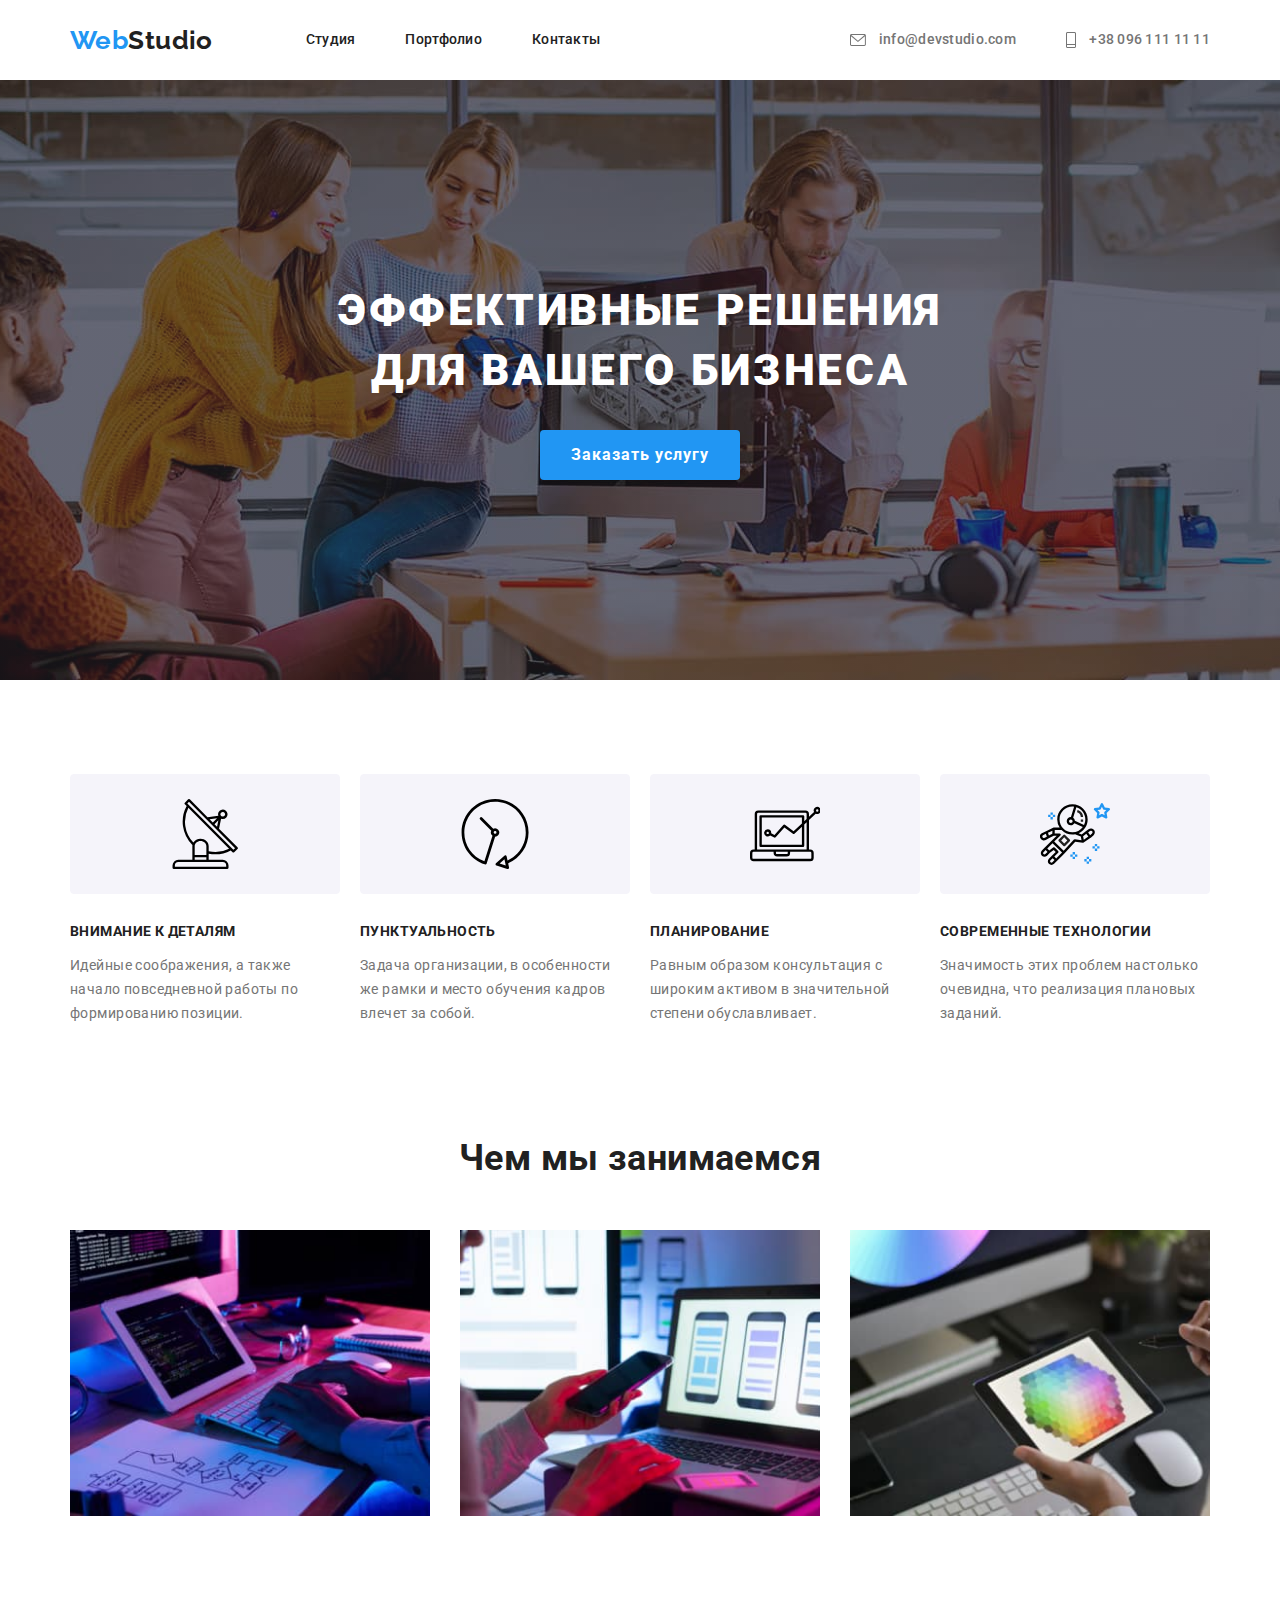
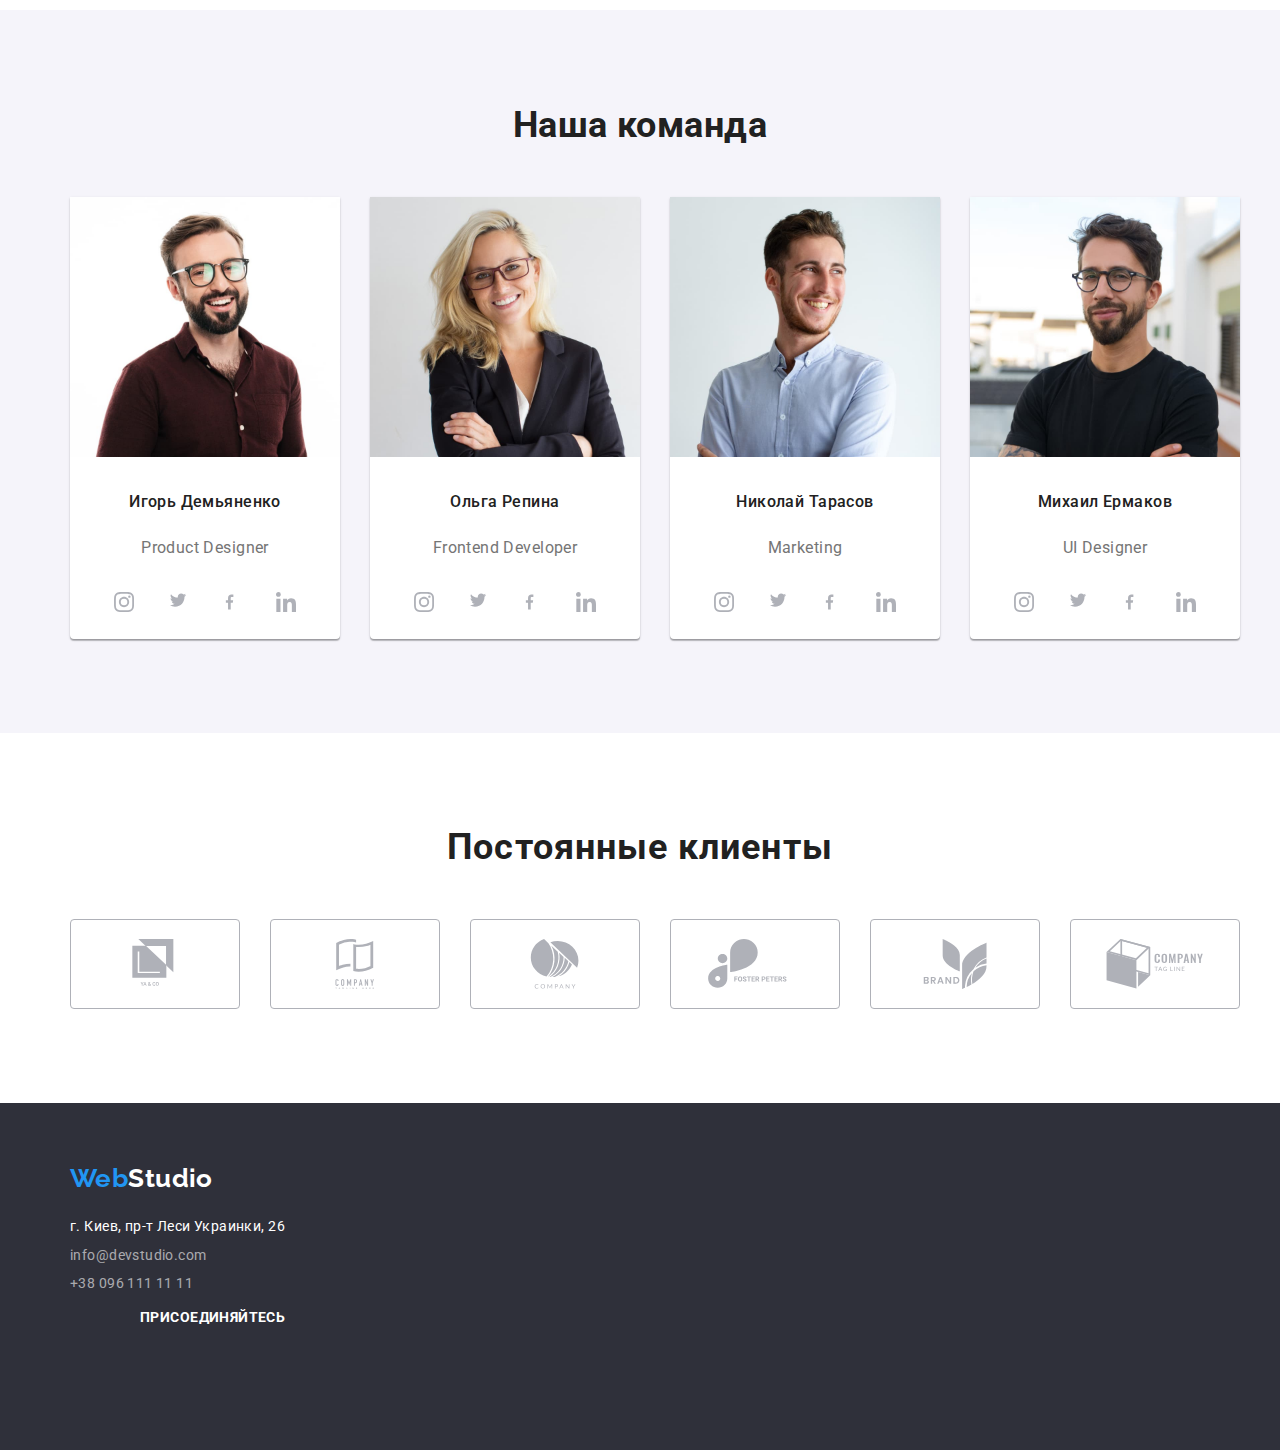
==== commit d712c48a: "3" ====
--- a/index.html
+++ b/index.html
@@ -165,25 +165,25 @@
               <ul class="social-list">
                 <li class="social-link">
                 <a href="" class="link" aria-label="Ссылка на instagram"></a>
-                     <svg class="seti-icon" width="20" height:="20">
+                     <svg class="seti-icon" width="20" height="20">
                     <use href="./images/sprite.svg#icon-instagram-2"> </use>
                     </svg>
                 </li>    
                 <li class="social-link">
                   <a href="" class="link" aria-label="Ссылка на twitter"></a>
-                  <svg class="seti-icon"  width="20" height:="16.25">
+                  <svg class="seti-icon"  width="20" height="16.25">
                     <use href="./images/sprite.svg#icon-twitter-1"> </use>
                   </svg>
                 </li>  
                 <li class="social-link">
                   <a href="" class="link" aria-label="Ссылка на facebook"></a>
-                  <svg class="seti-icon"  width="20" height:="10">
+                  <svg class="seti-icon"  width="15" height="20">
                     <use href="./images/sprite.svg#icon-facebook-1"> </use>
                   </svg>
                 </li>  
                 <li class="social-link"> 
                   <a href="" class="link" aria-label="Ссылка на linkedin"></a>
-                  <svg class="seti-icon"  width="20" height:="20">
+                  <svg class="seti-icon"  width="20" height="20">
                     <use href="./images/sprite.svg#icon-linkedin-1"> </use>
                   </svg>
                 </li>  
@@ -195,68 +195,68 @@
               <h3 class="team-name">Ольга Репина</h3>
               <p class="text">Frontend Developer</p>
 
-<ul class="social-list">
+            <ul class="social-list">
                 <li class="social-link">
                 <a href="" class="link" aria-label="Ссылка на instagram"></a>
-                     <svg class="seti-icon" width="20" height:="20">
+                     <svg class="seti-icon" width="20" height="20">
                     <use href="./images/sprite.svg#icon-instagram-2"> </use>
                     </svg>
                 </li>    
                 <li class="social-link">
                   <a href="" class="link" aria-label="Ссылка на twitter"></a>
-                  <svg class="seti-icon"  width="20" height:="16.25">
+                  <svg class="seti-icon"  width="20" height="16.25">
                     <use href="./images/sprite.svg#icon-twitter-1"> </use>
                   </svg>
                 </li>  
                 <li class="social-link">
                   <a href="" class="link" aria-label="Ссылка на facebook"></a>
-                  <svg class="seti-icon"  width="20" height:="10">
+                  <svg class="seti-icon"  width="15" height="20">
                     <use href="./images/sprite.svg#icon-facebook-1"> </use>
                   </svg>
                 </li>  
                 <li class="social-link"> 
                   <a href="" class="link" aria-label="Ссылка на linkedin"></a>
-                  <svg class="seti-icon"  width="20" height:="20">
+                  <svg class="seti-icon"  width="20" height="20">
                     <use href="./images/sprite.svg#icon-linkedin-1"> </use>
                   </svg>
                 </li>  
               </ul>
             </li>
 
-            </li>
+            
             <li class="team-element">
               <img src="./images/Tar.jpg" alt="Фото" width="270" />
               <h3 class="team-name">Николай Тарасов</h3>
               <p class="text">Marketing</p>
-<ul class="social-list">
+            <ul class="social-list">
                 <li class="social-link">
                 <a href="" class="link" aria-label="Ссылка на instagram"></a>
-                     <svg class="seti-icon" width="20" height:="20">
+                     <svg class="seti-icon" width="20" height="20">
                     <use href="./images/sprite.svg#icon-instagram-2"> </use>
                     </svg>
                 </li>    
                 <li class="social-link">
                   <a href="" class="link" aria-label="Ссылка на twitter"></a>
-                  <svg class="seti-icon"  width="20" height:="16.25">
+                  <svg class="seti-icon"  width="20" height="16.25">
                     <use href="./images/sprite.svg#icon-twitter-1"> </use>
                   </svg>
                 </li>  
                 <li class="social-link">
                   <a href="" class="link" aria-label="Ссылка на facebook"></a>
-                  <svg class="seti-icon"  width="20" height:="10">
+                  <svg class="seti-icon"  width="15" height="20">
                     <use href="./images/sprite.svg#icon-facebook-1"> </use>
                   </svg>
                 </li>  
                 <li class="social-link"> 
                   <a href="" class="link" aria-label="Ссылка на linkedin"></a>
-                  <svg class="seti-icon"  width="20" height:="20">
+                  <svg class="seti-icon"  width="20" height="20">
                     <use href="./images/sprite.svg#icon-linkedin-1"> </use>
                   </svg>
                 </li>  
               </ul>
             </li>
 
-            </li>
+            
             <li class="team-element">
               <img src="./images/Erm.jpg" alt="Фото" width="270" />
               <h3 class="team-name">Михаил Ермаков</h3>
@@ -264,32 +264,31 @@
 <ul class="social-list">
                 <li class="social-link">
                 <a href="" class="link" aria-label="Ссылка на instagram"></a>
-                     <svg class="seti-icon" width="20" height:="20">
+                     <svg class="seti-icon" width="20" height="20">
                     <use href="./images/sprite.svg#icon-instagram-2"> </use>
                     </svg>
                 </li>    
                 <li class="social-link">
                   <a href="" class="link" aria-label="Ссылка на twitter"></a>
-                  <svg class="seti-icon"  width="20" height:="16.25">
+                  <svg class="seti-icon"  width="20" height="16.25">
                     <use href="./images/sprite.svg#icon-twitter-1"> </use>
                   </svg>
                 </li>  
                 <li class="social-link">
                   <a href="" class="link" aria-label="Ссылка на facebook"></a>
-                  <svg class="seti-icon"  width="20" height:="10">
+                  <svg class="seti-icon"  width="15" height="20">
                     <use href="./images/sprite.svg#icon-facebook-1"> </use>
                   </svg>
                 </li>  
                 <li class="social-link"> 
                   <a href="" class="link" aria-label="Ссылка на linkedin"></a>
-                  <svg class="seti-icon"  width="20" height:="20">
+                  <svg class="seti-icon"  width="20" height="20">
                     <use href="./images/sprite.svg#icon-linkedin-1"> </use>
                   </svg>
                 </li>  
               </ul>
             </li>
 
-            </li>
           </ul>
         </div>
       </section>
@@ -319,12 +318,18 @@
                 </use>
               </svg>
             </li>
+
+
+
+
             <li class="klient-element">
                 <a href=""></a>
                 <svg class="klient-icon">
                 <use href="./images/sprite.svg#icon-logo3">
                 </use>
-            </li>
+                </svg>
+            </li>
+            
             <li class="klient-element">
             <a href=""></a>
                 <svg class="klient-icon">
@@ -355,8 +360,8 @@
     </main>
 
     <!-- Футер -->
-    <footer>
-      <div class="footer">
+    <footer class="footer">
+     
         <div class="container">
           <address class="adress">
             <a href="" class="logo"><span>Web</span>Studio</a>
@@ -376,10 +381,21 @@
                   <a href="tel:+380961111111" class="link">+38 096 111 11 11</a>
                 </li>
               </ul>
-            </div>
+
+            </div>
+
+            <div class="adress-soc"> 
+              
+              <h2 class="adress-slogan">Присоединяйтесь</h2>
+              
+            </div>
+
+
+
+
           </address>
         </div>
-      </div>
+     
     </footer>
   </body>
 </html>
--- a/css/style.css
+++ b/css/style.css
@@ -202,7 +202,28 @@
   padding: 0px;
   list-style: none;
   height: 81px;
+  width: 231px;
+
   display: flex;
   flex-direction: column;
   justify-content: space-between;
 }
+
+.adress-soc {
+  display: flex;
+
+  width: 206px;
+  height: 80px;
+  padding-left: 70px;
+}
+
+.adress-slogan {
+  width: 145px;
+  height: 16px;
+  font-weight: bold;
+  font-size: 14px;
+  line-height: 1.14;
+  letter-spacing: 0.03em;
+  text-transform: uppercase;
+  color: var(--primary-white-color);
+}
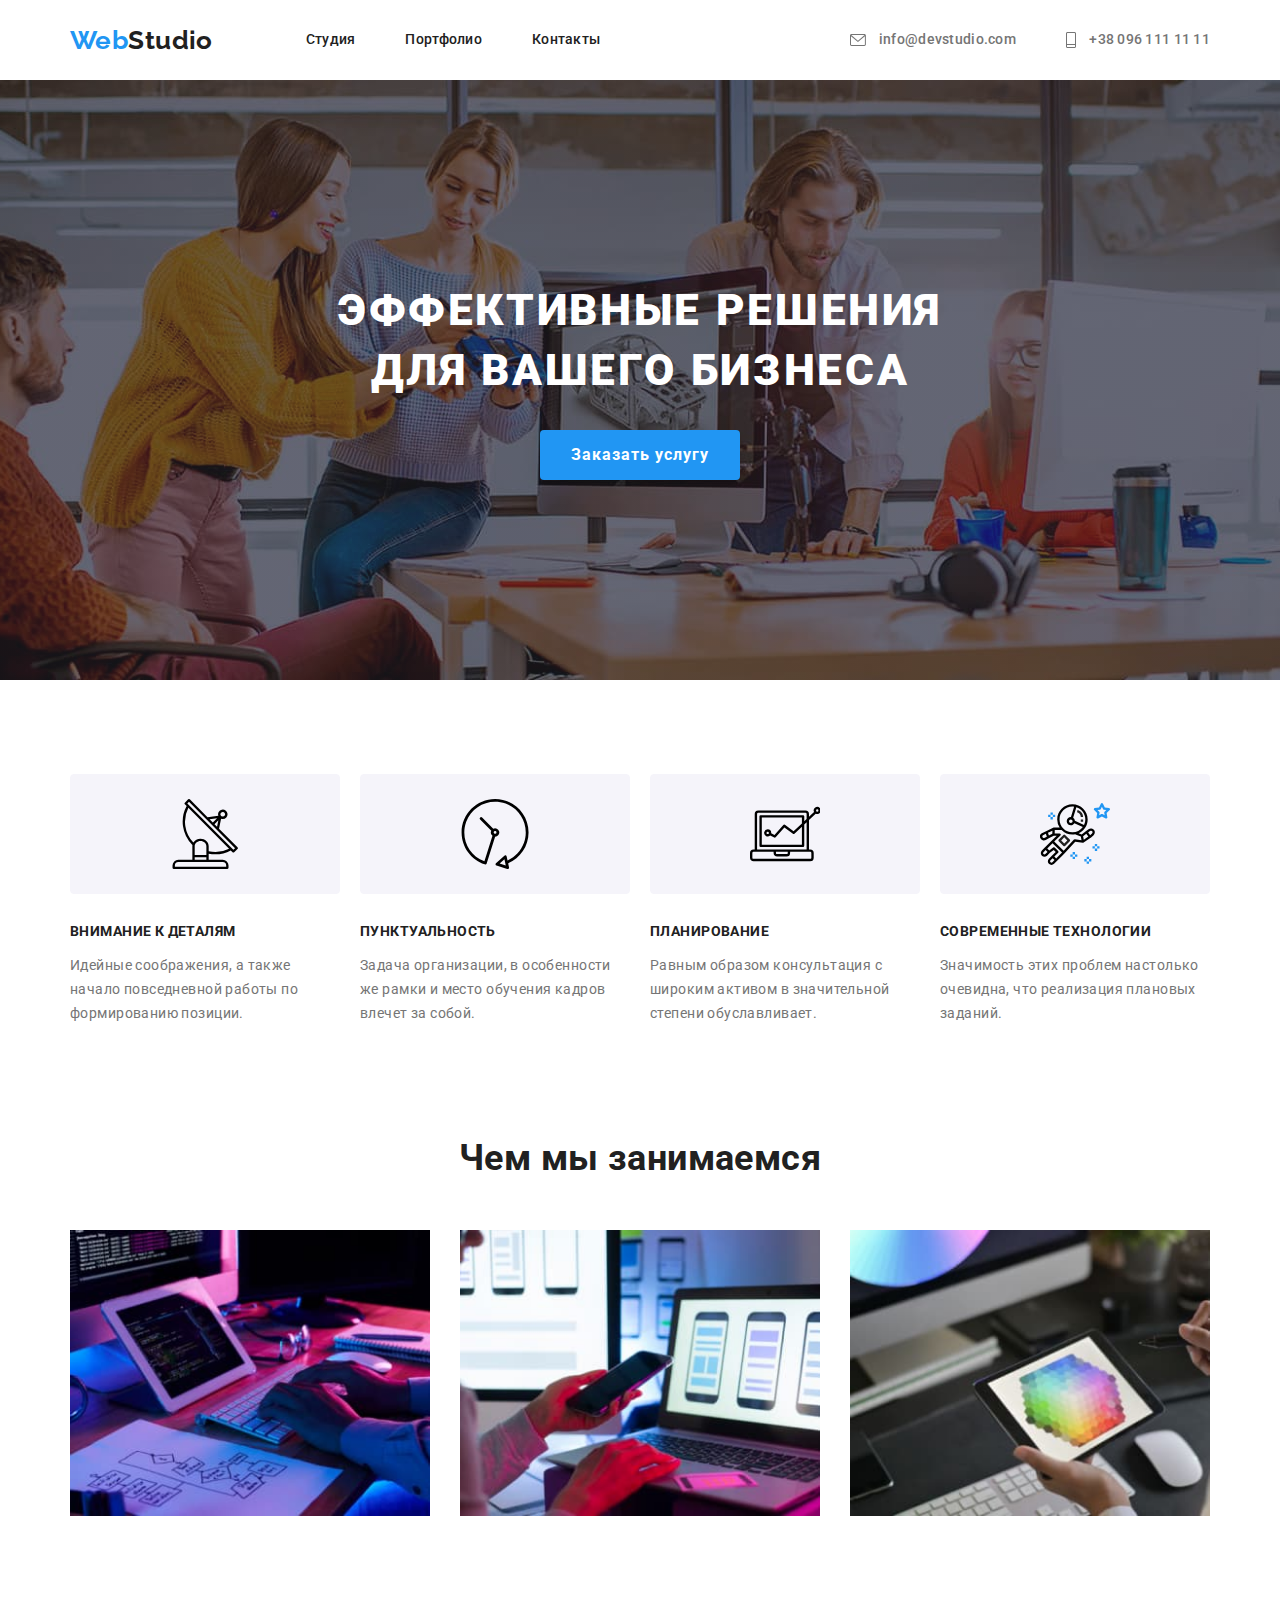
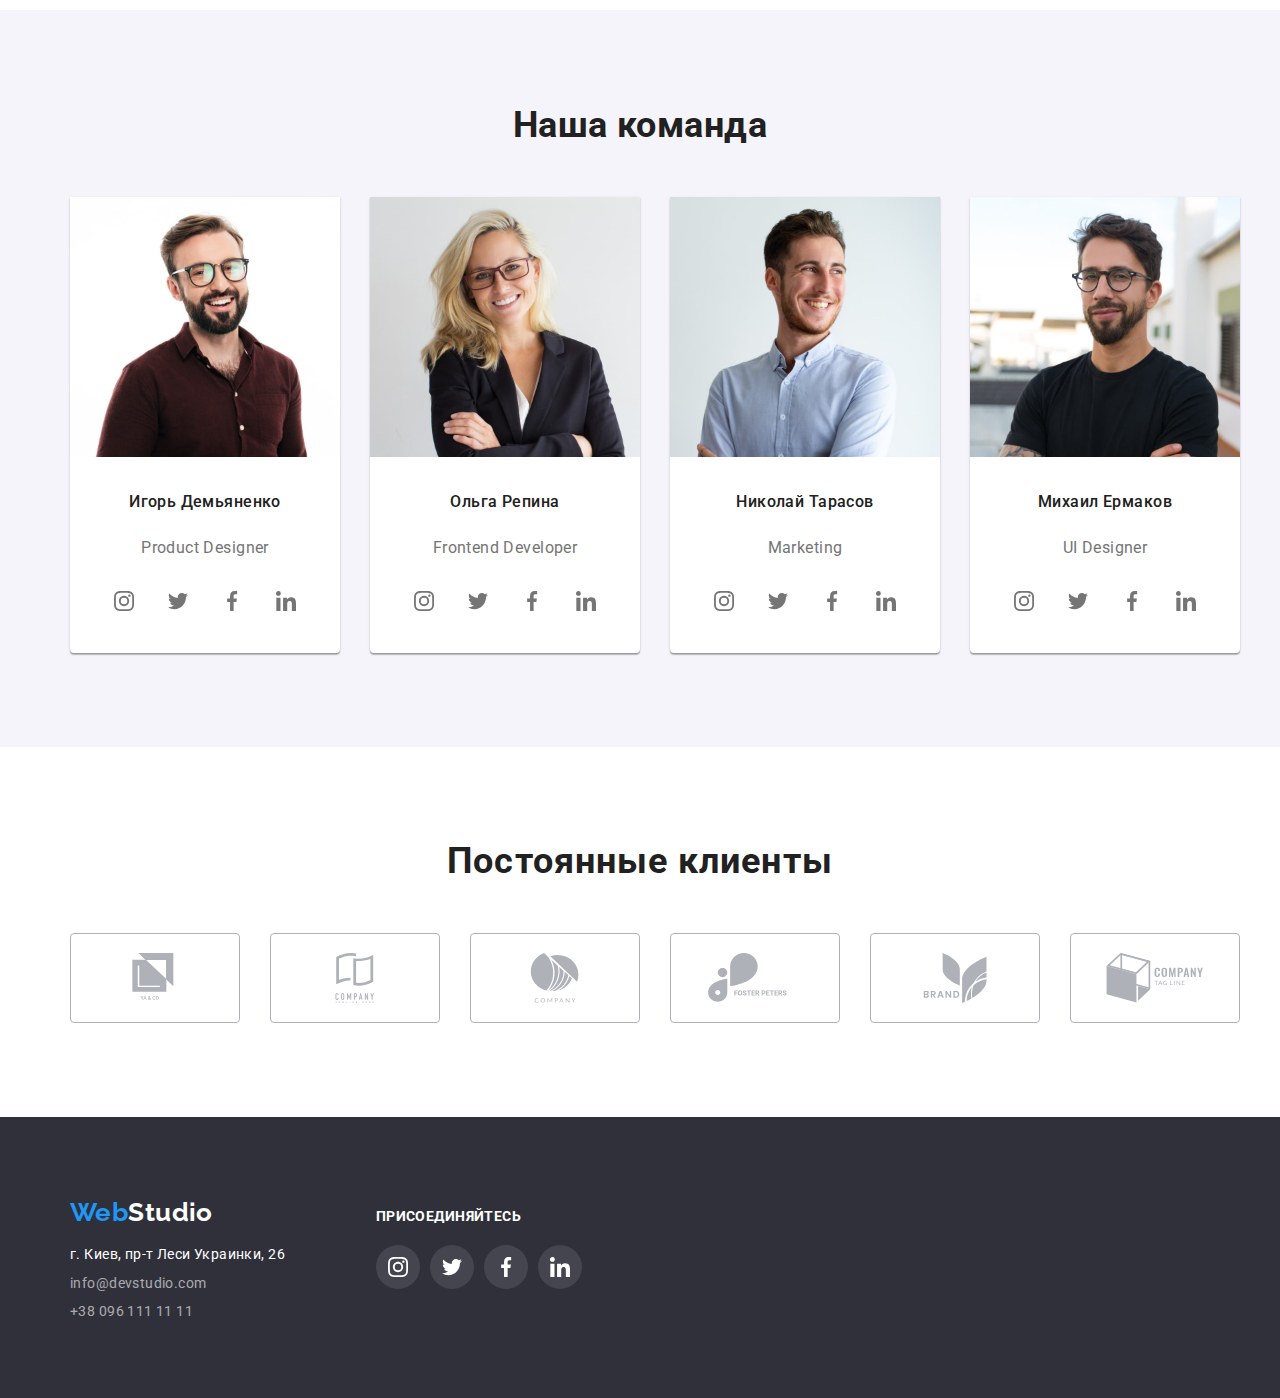
==== commit efc89cda: "добавила в футере иконки" ====
--- a/index.html
+++ b/index.html
@@ -35,21 +35,20 @@
 
           <ul class="aut-nav">
             <li class="item">
-                <a href="mailto:info@devstudio.com" class="link">
-                  <svg class="link-icon aut-envelope">
-                    <use href="./images/sprite.svg#icon-envelope">
-                    </use>
-                  </svg>
-                info@devstudio.com</a>
-              
+              <a href="mailto:info@devstudio.com" class="link">
+                <svg class="link-icon aut-envelope">
+                  <use href="./images/sprite.svg#icon-envelope"></use>
+                </svg>
+                info@devstudio.com</a
+              >
             </li>
             <li class="item">
               <a href="tel:+380961111111" class="link">
                 <svg class="link-icon aut-tel">
-                  <use href="./images/sprite.svg#icon-tel">
-                  </use>        
-                </svg>
-              +38 096 111 11 11</a>
+                  <use href="./images/sprite.svg#icon-tel"></use>
+                </svg>
+                +38 096 111 11 11</a
+              >
             </li>
           </ul>
         </div>
@@ -75,10 +74,9 @@
             <li>
               <div class="features-item">
                 <svg class="features-icon">
-                <use href="./images/sprite.svg#icon-antena">
-                </use>
-                </svg>
-            </div>
+                  <use href="./images/sprite.svg#icon-antena"></use>
+                </svg>
+              </div>
               <h3 class="features-title">Внимание к деталям</h3>
               <p class="item-text">
                 Идейные соображения, а также начало повседневной работы по
@@ -86,12 +84,11 @@
               </p>
             </li>
             <li>
-             <div class="features-item">
+              <div class="features-item">
                 <svg class="features-icon">
-                <use href="./images/sprite.svg#icon-Clock">
-                </use>
-                </svg>
-            </div>
+                  <use href="./images/sprite.svg#icon-Clock"></use>
+                </svg>
+              </div>
               <h3 class="features-title">Пунктуальность</h3>
               <p class="item-text">
                 Задача организации, в особенности же рамки и место обучения
@@ -99,12 +96,11 @@
               </p>
             </li>
             <li>
-             <div class="features-item">
+              <div class="features-item">
                 <svg class="features-icon">
-                <use href="./images/sprite.svg#icon-Nout">
-                </use>
-                </svg>
-            </div>
+                  <use href="./images/sprite.svg#icon-Nout"></use>
+                </svg>
+              </div>
               <h3 class="features-title">Планирование</h3>
               <p class="item-text">
                 Равным образом консультация с широким активом в значительной
@@ -112,12 +108,11 @@
               </p>
             </li>
             <li>
-             <div class="features-item">
+              <div class="features-item">
                 <svg class="features-icon">
-                <use href="./images/sprite.svg#icon-cosmo">
-                </use>
-                </svg>
-            </div>
+                  <use href="./images/sprite.svg#icon-cosmo"></use>
+                </svg>
+              </div>
               <h3 class="features-title">Современные технологии</h3>
               <p class="item-text">
                 Значимость этих проблем настолько очевидна, что реализация
@@ -164,29 +159,29 @@
 
               <ul class="social-list">
                 <li class="social-link">
-                <a href="" class="link" aria-label="Ссылка на instagram"></a>
-                     <svg class="seti-icon" width="20" height="20">
-                    <use href="./images/sprite.svg#icon-instagram-2"> </use>
-                    </svg>
-                </li>    
+                  <a href="" class="link" aria-label="Ссылка на instagram"></a>
+                  <svg class="seti-icon" width="20" height="20">
+                    <use href="./images/sprite.svg#icon-instagram-2"></use>
+                  </svg>
+                </li>
                 <li class="social-link">
                   <a href="" class="link" aria-label="Ссылка на twitter"></a>
-                  <svg class="seti-icon"  width="20" height="16.25">
-                    <use href="./images/sprite.svg#icon-twitter-1"> </use>
-                  </svg>
-                </li>  
+                  <svg class="seti-icon" width="20" height="20">
+                    <use href="./images/sprite.svg#icon-twitter-1"></use>
+                  </svg>
+                </li>
                 <li class="social-link">
                   <a href="" class="link" aria-label="Ссылка на facebook"></a>
-                  <svg class="seti-icon"  width="15" height="20">
-                    <use href="./images/sprite.svg#icon-facebook-1"> </use>
-                  </svg>
-                </li>  
-                <li class="social-link"> 
+                  <svg class="seti-icon" width="20" height="20">
+                    <use href="./images/sprite.svg#icon-facebook-1"></use>
+                  </svg>
+                </li>
+                <li class="social-link">
                   <a href="" class="link" aria-label="Ссылка на linkedin"></a>
-                  <svg class="seti-icon"  width="20" height="20">
-                    <use href="./images/sprite.svg#icon-linkedin-1"> </use>
-                  </svg>
-                </li>  
+                  <svg class="seti-icon" width="20" height="20">
+                    <use href="./images/sprite.svg#icon-linkedin-1"></use>
+                  </svg>
+                </li>
               </ul>
             </li>
 
@@ -195,100 +190,97 @@
               <h3 class="team-name">Ольга Репина</h3>
               <p class="text">Frontend Developer</p>
 
-            <ul class="social-list">
-                <li class="social-link">
-                <a href="" class="link" aria-label="Ссылка на instagram"></a>
-                     <svg class="seti-icon" width="20" height="20">
-                    <use href="./images/sprite.svg#icon-instagram-2"> </use>
-                    </svg>
-                </li>    
+              <ul class="social-list">
+                <li class="social-link">
+                  <a href="" class="link" aria-label="Ссылка на instagram"></a>
+                  <svg class="seti-icon" width="20" height="20">
+                    <use href="./images/sprite.svg#icon-instagram-2"></use>
+                  </svg>
+                </li>
                 <li class="social-link">
                   <a href="" class="link" aria-label="Ссылка на twitter"></a>
-                  <svg class="seti-icon"  width="20" height="16.25">
-                    <use href="./images/sprite.svg#icon-twitter-1"> </use>
-                  </svg>
-                </li>  
+                  <svg class="seti-icon" width="20" height="20">
+                    <use href="./images/sprite.svg#icon-twitter-1"></use>
+                  </svg>
+                </li>
                 <li class="social-link">
                   <a href="" class="link" aria-label="Ссылка на facebook"></a>
-                  <svg class="seti-icon"  width="15" height="20">
-                    <use href="./images/sprite.svg#icon-facebook-1"> </use>
-                  </svg>
-                </li>  
-                <li class="social-link"> 
+                  <svg class="seti-icon" width="20" height="20">
+                    <use href="./images/sprite.svg#icon-facebook-1"></use>
+                  </svg>
+                </li>
+                <li class="social-link">
                   <a href="" class="link" aria-label="Ссылка на linkedin"></a>
-                  <svg class="seti-icon"  width="20" height="20">
-                    <use href="./images/sprite.svg#icon-linkedin-1"> </use>
-                  </svg>
-                </li>  
+                  <svg class="seti-icon" width="20" height="20">
+                    <use href="./images/sprite.svg#icon-linkedin-1"></use>
+                  </svg>
+                </li>
               </ul>
             </li>
 
-            
             <li class="team-element">
               <img src="./images/Tar.jpg" alt="Фото" width="270" />
               <h3 class="team-name">Николай Тарасов</h3>
               <p class="text">Marketing</p>
-            <ul class="social-list">
-                <li class="social-link">
-                <a href="" class="link" aria-label="Ссылка на instagram"></a>
-                     <svg class="seti-icon" width="20" height="20">
-                    <use href="./images/sprite.svg#icon-instagram-2"> </use>
-                    </svg>
-                </li>    
+              <ul class="social-list">
+                <li class="social-link">
+                  <a href="" class="link" aria-label="Ссылка на instagram"></a>
+                  <svg class="seti-icon" width="20" height="20">
+                    <use href="./images/sprite.svg#icon-instagram-2"></use>
+                  </svg>
+                </li>
                 <li class="social-link">
                   <a href="" class="link" aria-label="Ссылка на twitter"></a>
-                  <svg class="seti-icon"  width="20" height="16.25">
-                    <use href="./images/sprite.svg#icon-twitter-1"> </use>
-                  </svg>
-                </li>  
+                  <svg class="seti-icon" width="20" height="20">
+                    <use href="./images/sprite.svg#icon-twitter-1"></use>
+                  </svg>
+                </li>
                 <li class="social-link">
                   <a href="" class="link" aria-label="Ссылка на facebook"></a>
-                  <svg class="seti-icon"  width="15" height="20">
-                    <use href="./images/sprite.svg#icon-facebook-1"> </use>
-                  </svg>
-                </li>  
-                <li class="social-link"> 
+                  <svg class="seti-icon" width="20" height="20">
+                    <use href="./images/sprite.svg#icon-facebook-1"></use>
+                  </svg>
+                </li>
+                <li class="social-link">
                   <a href="" class="link" aria-label="Ссылка на linkedin"></a>
-                  <svg class="seti-icon"  width="20" height="20">
-                    <use href="./images/sprite.svg#icon-linkedin-1"> </use>
-                  </svg>
-                </li>  
+                  <svg class="seti-icon" width="20" height="20">
+                    <use href="./images/sprite.svg#icon-linkedin-1"></use>
+                  </svg>
+                </li>
               </ul>
             </li>
 
-            
             <li class="team-element">
               <img src="./images/Erm.jpg" alt="Фото" width="270" />
               <h3 class="team-name">Михаил Ермаков</h3>
               <p class="text">UI Designer</p>
-<ul class="social-list">
-                <li class="social-link">
-                <a href="" class="link" aria-label="Ссылка на instagram"></a>
-                     <svg class="seti-icon" width="20" height="20">
-                    <use href="./images/sprite.svg#icon-instagram-2"> </use>
-                    </svg>
-                </li>    
+              <ul class="social-list">
+                <li class="social-link">
+                  <a href="" class="link" aria-label="Ссылка на instagram"></a>
+                  <svg class="seti-icon" width="20" height="20">
+                    <use href="./images/sprite.svg#icon-instagram-2"></use>
+                  </svg>
+                </li>
                 <li class="social-link">
                   <a href="" class="link" aria-label="Ссылка на twitter"></a>
-                  <svg class="seti-icon"  width="20" height="16.25">
-                    <use href="./images/sprite.svg#icon-twitter-1"> </use>
-                  </svg>
-                </li>  
+                  <svg class="seti-icon" width="20" height="20">
+                    <use href="./images/sprite.svg#icon-twitter-1"></use>
+                  </svg>
+                </li>
                 <li class="social-link">
                   <a href="" class="link" aria-label="Ссылка на facebook"></a>
-                  <svg class="seti-icon"  width="15" height="20">
-                    <use href="./images/sprite.svg#icon-facebook-1"> </use>
-                  </svg>
-                </li>  
-                <li class="social-link"> 
+                  <svg class="seti-icon" width="20" height="20">
+                    <use href="./images/sprite.svg#icon-facebook-1"></use>
+                  </svg>
+                </li>
+                <li class="social-link">
                   <a href="" class="link" aria-label="Ссылка на linkedin"></a>
-                  <svg class="seti-icon"  width="20" height="20">
-                    <use href="./images/sprite.svg#icon-linkedin-1"> </use>
-                  </svg>
-                </li>  
+                  <svg class="seti-icon" width="20" height="20">
+                    <use href="./images/sprite.svg#icon-linkedin-1"></use>
+                  </svg>
+                </li>
               </ul>
             </li>
-
           </ul>
         </div>
       </section>
@@ -300,60 +292,45 @@
 
           <ul class="kliet-list">
             <li class="klient-element">
-
-
-            <a href=""></a>
-             <svg class="klient-icon">
-                <use href="./images/sprite.svg#icon-logo1">
-                </use>
-               </svg>
-            
-            </li>
-
-
-            <li class="klient-element">
-             <a href=""></a>
-             <svg class="klient-icon">
-                <use href="./images/sprite.svg#icon-logo2">
-                </use>
-              </svg>
-            </li>
-
-
-
-
-            <li class="klient-element">
-                <a href=""></a>
-                <svg class="klient-icon">
-                <use href="./images/sprite.svg#icon-logo3">
-                </use>
-                </svg>
-            </li>
-            
-            <li class="klient-element">
-            <a href=""></a>
-                <svg class="klient-icon">
-                  <use href="./images/sprite.svg#icon-logo4">
-                  </use>
-                </svg>
-            </li>
-
-            <li class="klient-element">
-            
-                <a href=""></a>
-                <svg class="klient-icon">
-                  <use href="./images/sprite.svg#icon-logo5">
-                  </use>
-                </svg>
-            </li>
-            <li class="klient-element">
-            
-            <a href=""></a>
-                <svg class="klient-icon">
-                  <use href="./images/sprite.svg#icon-logo6">
-                  </use>
-                </svg>
-                </li>
+              <a href=""></a>
+              <svg class="klient-icon">
+                <use href="./images/sprite.svg#icon-logo1"></use>
+              </svg>
+            </li>
+
+            <li class="klient-element">
+              <a href=""></a>
+              <svg class="klient-icon">
+                <use href="./images/sprite.svg#icon-logo2"></use>
+              </svg>
+            </li>
+
+            <li class="klient-element">
+              <a href=""></a>
+              <svg class="klient-icon">
+                <use href="./images/sprite.svg#icon-logo3"></use>
+              </svg>
+            </li>
+
+            <li class="klient-element">
+              <a href=""></a>
+              <svg class="klient-icon">
+                <use href="./images/sprite.svg#icon-logo4"></use>
+              </svg>
+            </li>
+
+            <li class="klient-element">
+              <a href=""></a>
+              <svg class="klient-icon">
+                <use href="./images/sprite.svg#icon-logo5"></use>
+              </svg>
+            </li>
+            <li class="klient-element">
+              <a href=""></a>
+              <svg class="klient-icon">
+                <use href="./images/sprite.svg#icon-logo6"></use>
+              </svg>
+            </li>
           </ul>
         </div>
       </section>
@@ -361,41 +338,62 @@
 
     <!-- Футер -->
     <footer class="footer">
-     
-        <div class="container">
-          <address class="adress">
+      <div class="container">
+        <address class="adress">
+          <div class="adress-list">
             <a href="" class="logo"><span>Web</span>Studio</a>
-            <div class="adress-list">
-              <ul class="footer-list">
-                <li>
-                  <span class="adress-link"
-                    >г. Киев, пр-т Леси Украинки, 26</span
-                  >
-                </li>
-                <li>
-                  <a href="mailto:info@devstudio.com" class="link"
-                    >info@devstudio.com
-                  </a>
-                </li>
-                <li>
-                  <a href="tel:+380961111111" class="link">+38 096 111 11 11</a>
-                </li>
-              </ul>
-
-            </div>
-
-            <div class="adress-soc"> 
-              
-              <h2 class="adress-slogan">Присоединяйтесь</h2>
-              
-            </div>
-
-
-
-
-          </address>
-        </div>
-     
+
+            <ul class="footer-list">
+              <li>
+                <span class="adress-link">г. Киев, пр-т Леси Украинки, 26</span>
+              </li>
+              <li>
+                <a href="mailto:info@devstudio.com" class="link"
+                  >info@devstudio.com
+                </a>
+              </li>
+              <li>
+                <a href="tel:+380961111111" class="link">+38 096 111 11 11</a>
+              </li>
+            </ul>
+          </div>
+
+          <div class="adress-soc">
+            <h2 class="adress-slogan">Присоединяйтесь</h2>
+
+            <ul class="websocial-list">
+              <li class="social-link">
+                <a
+                  href=""
+                  class="web-link"
+                  aria-label="Ссылка на instagram"
+                ></a>
+                <svg class="seti-icon" width="20" height="20">
+                  <use href="./images/sprite.svg#icon-instagram-2"></use>
+                </svg>
+              </li>
+              <li class="social-link">
+                <a href="" class="web-link" aria-label="Ссылка на twitter"></a>
+                <svg class="seti-icon" width="20" height="20">
+                  <use href="./images/sprite.svg#icon-twitter-1"></use>
+                </svg>
+              </li>
+              <li class="social-link">
+                <a href="" class="web-link" aria-label="Ссылка на facebook"></a>
+                <svg class="seti-icon" width="20" height="20">
+                  <use href="./images/sprite.svg#icon-facebook-1"></use>
+                </svg>
+              </li>
+              <li class="social-link">
+                <a href="" class="web-link" aria-label="Ссылка на linkedin"></a>
+                <svg class="seti-icon" width="20" height="20">
+                  <use href="./images/sprite.svg#icon-linkedin-1"></use>
+                </svg>
+              </li>
+            </ul>
+          </div>
+        </address>
+      </div>
     </footer>
   </body>
 </html>
--- a/css/style.css
+++ b/css/style.css
@@ -166,6 +166,8 @@
   font-weight: normal;
   font-size: 14px;
   line-height: 1.71;
+  display: flex;
+  align-items: baseline;
 }
 
 .adress .logo {
@@ -196,6 +198,7 @@
 }
 .adress-list {
   margin-top: 20px;
+  margin-right: 70px;
 }
 
 .footer-list {
@@ -210,20 +213,39 @@
 }
 
 .adress-soc {
-  display: flex;
-
   width: 206px;
   height: 80px;
-  padding-left: 70px;
 }
 
 .adress-slogan {
   width: 145px;
-  height: 16px;
+  
   font-weight: bold;
   font-size: 14px;
   line-height: 1.14;
   letter-spacing: 0.03em;
   text-transform: uppercase;
   color: var(--primary-white-color);
-}
+  padding-bottom: 20px;
+}
+
+.web-link {
+  display: flex;
+  justify-content: center;
+  align-items: center;
+  
+  border-radius: 50%;
+  color: var(--icon-color);
+  background-color: rgba(255, 255, 255, 0.1);
+}
+.web-link:hover,
+.web-link:focus {
+  background-color:var(--accent-color);
+  color: var(--primary-white-color));
+}
+
+.websocial-list {
+display: flex;
+padding: 0px;
+margin: 0px;
+}
--- a/css/main.css
+++ b/css/main.css
@@ -184,7 +184,6 @@
   font-size: 16px;
   line-height: 1.9;
   text-align: center;
-  padding-bottom: 16px;
 }
 
 .team-element {
@@ -203,8 +202,6 @@
   display: flex;
   justify-content: space-between;
   align-items: center;
-
-  height: 44px;
   padding-left: 32px;
   padding-right: 32px;
   padding-bottom: 30px;
@@ -216,12 +213,13 @@
   margin-right: 10px;
   border-radius: 0px 0px 4px 4px;
   border-radius: 50%;
+  background: rgba(255, 255, 255, 0.1);
 }
 
 .seti-icon {
   display: inline-block;
   margin: 12px;
-  fill: #afb1b8;
+  fill: currentColor;
 }
 .social-link:nth-child(4n) {
   margin-right: 0px;
@@ -231,7 +229,7 @@
 .social-link:hover,
 .social-link:focus {
   background-color: var(--accent-color);
-  fill: var(--primary-white-color);
+  color: var(--primary-white-color);
 }
 
 /*klient*/
@@ -295,36 +293,3 @@
 .klient-icon:focus {
   fill: #2196f3;
 }
-
-/*
-.icon-logo1 {
-  background-image: url(../images/klient/logo1.svg);
-}
-.icon-logo2 {
-  background-image: url(../images/klient/logo2.svg);
-}
-
-.icon-logo3 {
-  background-image: url(../images/klient/logo3.svg);
-}
-.icon-logo4 {
-  background-image: url(../images/klient/logo4.svg);
-}
-
-.icon-logo5 {
-  background-image: url(../images/klient/logo5.svg);
-}
-.icon-logo6 {
-  background-image: url(../images/klient/logo6.svg);
-}
-*/
-/*Ovarlay*/
-.ovarlay {
-  max-width: 1600px;
-  height: 600px;
-  margin-left: auto;
-  margin-right: auto;
-  outline: 1px solid black;
-
-  background-image: url(../images/fon.jpg);
-}
